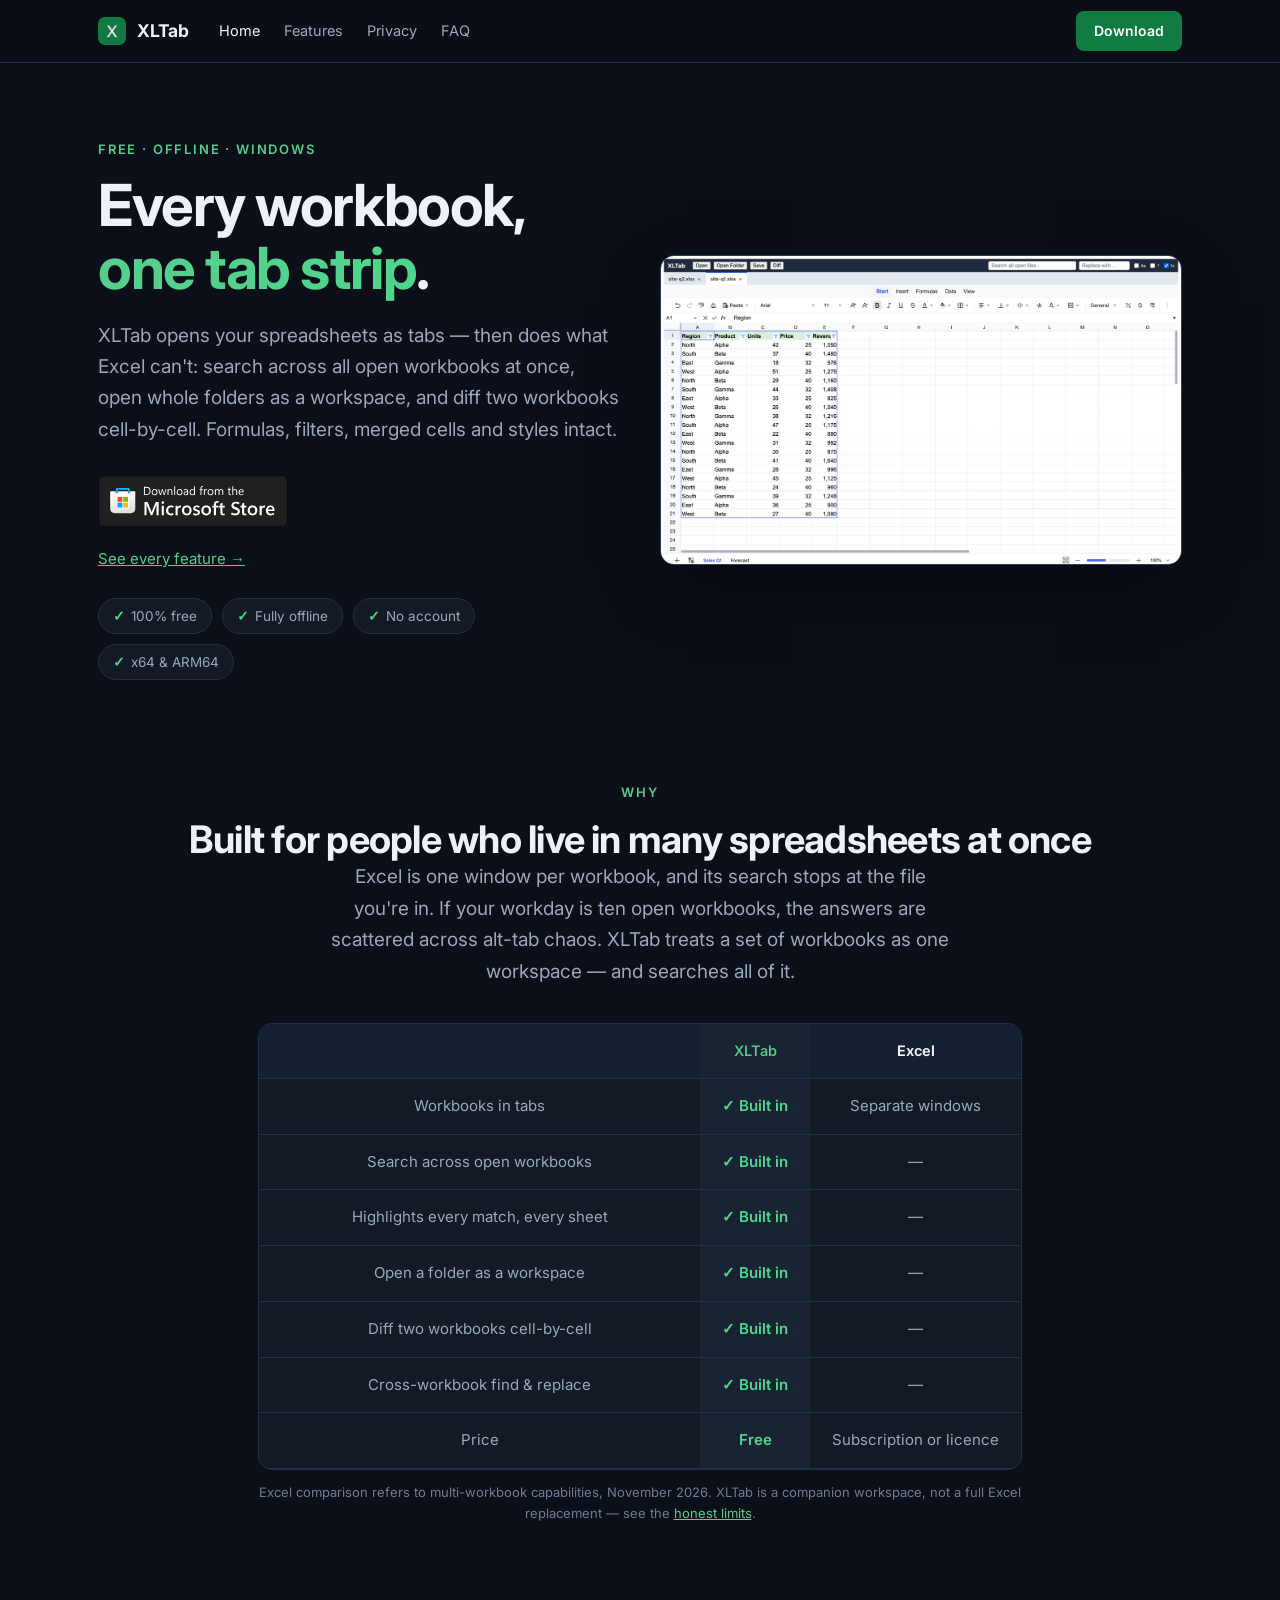
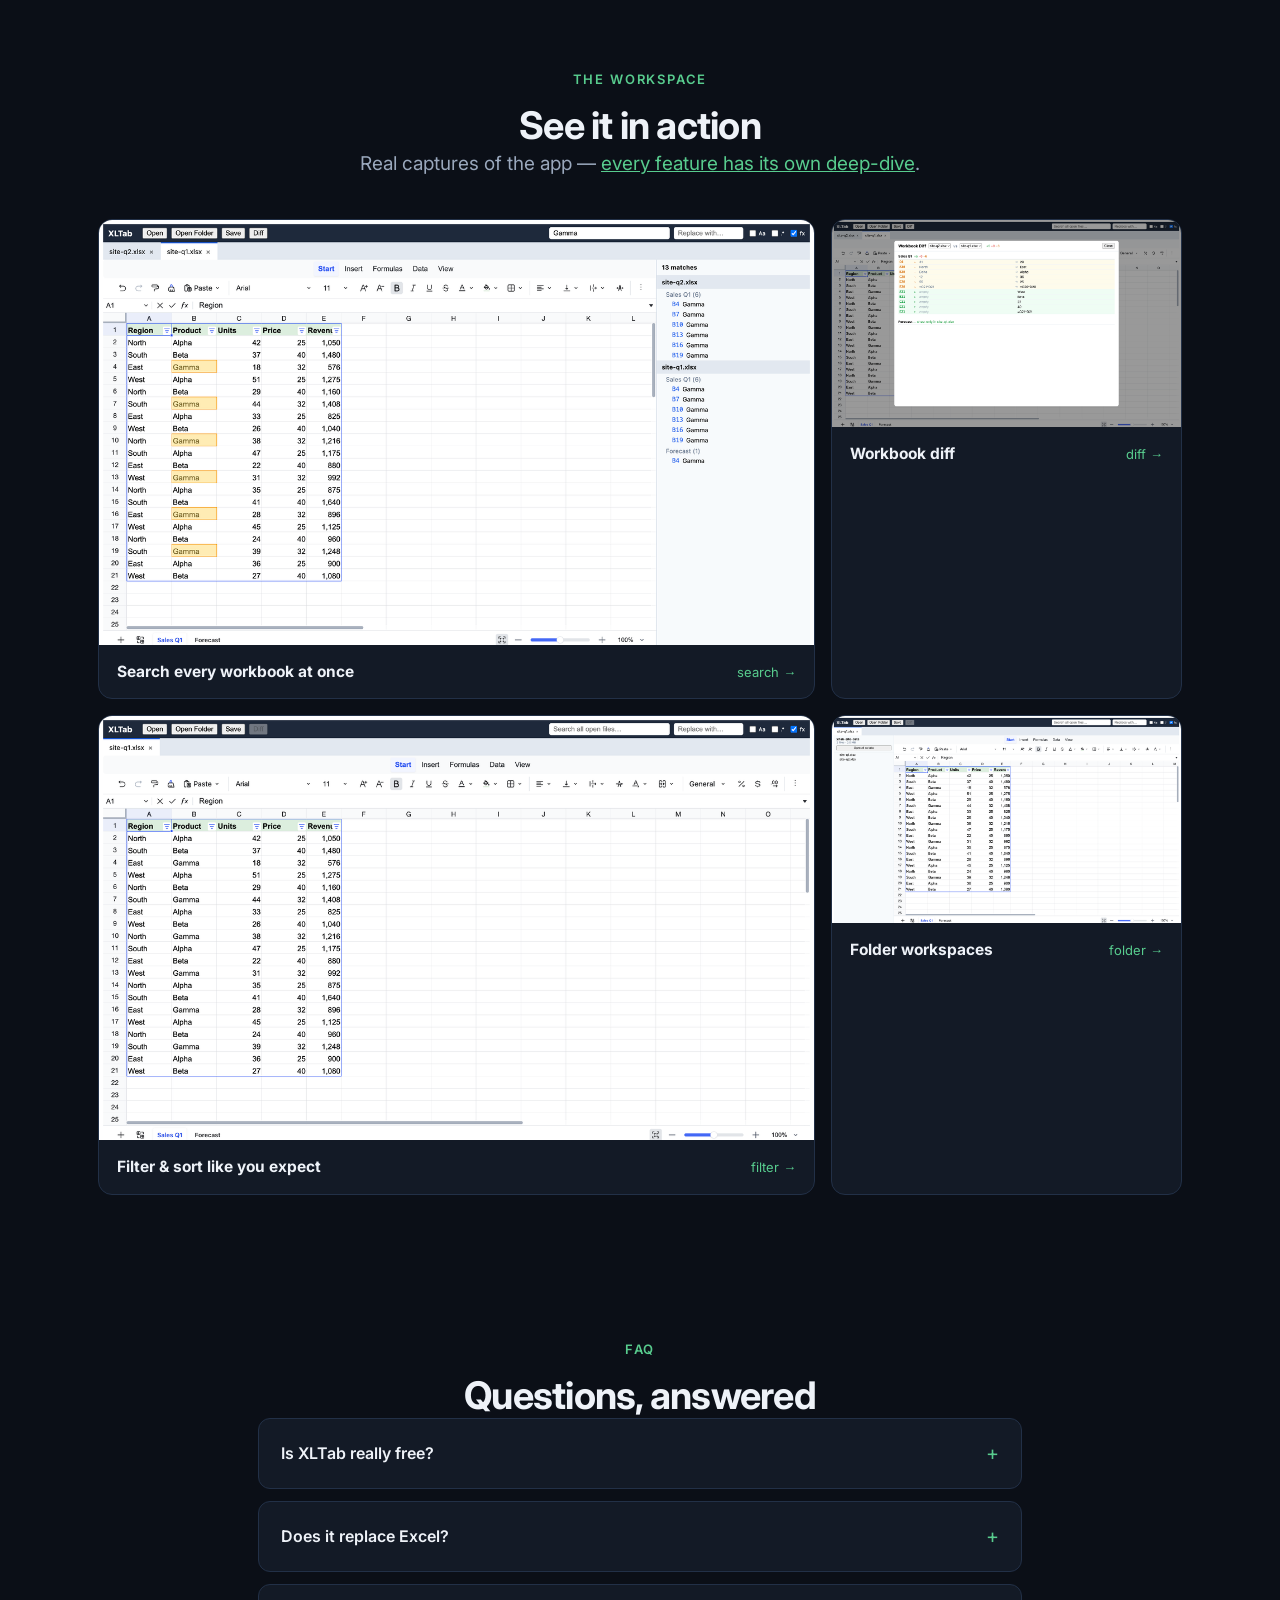
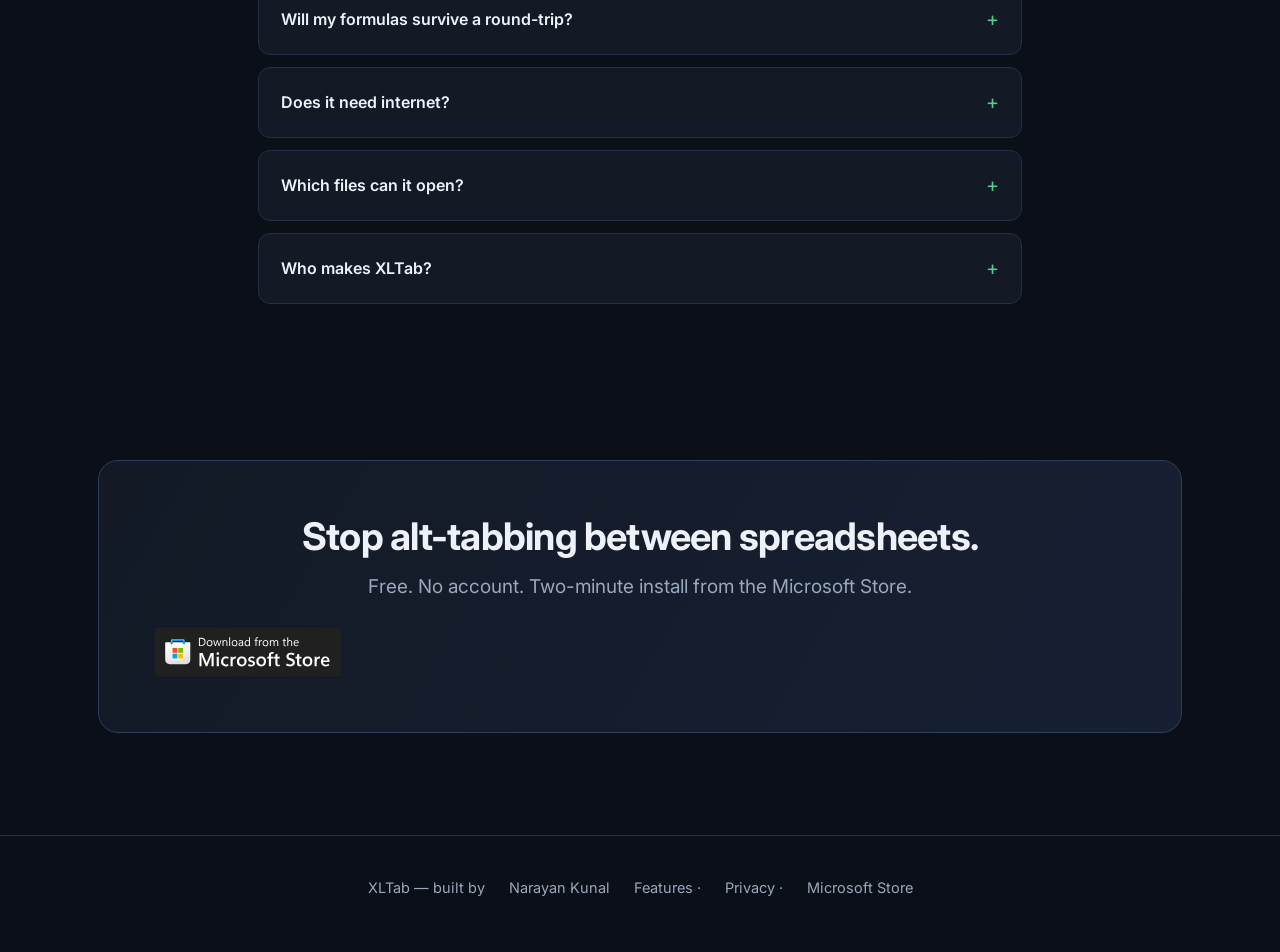
==== index.html @ 99dd0b4c "XLTab marketing site: home, features, privacy" ====
<!doctype html>
<html lang="en">
<head>
<meta charset="utf-8" />
<meta name="viewport" content="width=device-width, initial-scale=1" />
<meta name="theme-color" content="#0b0f17" />
<title>XLTab — Tabbed Spreadsheet Workspace for Windows</title>
<meta name="description" content="Open every workbook as a tab. Search across all of them at once, filter, sort, edit with full formula support, and diff two workbooks cell-by-cell. Free, offline, no account." />
<link rel="canonical" href="https://nkunal1992.github.io/XLTab-site/" />
<link rel="icon" type="image/png" sizes="32x32" href="favicon-32.png" />
<link rel="apple-touch-icon" href="apple-touch-icon.png" />
<meta property="og:title" content="XLTab — every workbook, one tab strip" />
<meta property="og:description" content="Tabbed spreadsheet workspace: search across all open workbooks, diff workbooks cell-by-cell, open whole folders at once. Free, offline." />
<meta property="og:type" content="website" />
<meta property="og:site_name" content="XLTab" />
<meta property="og:url" content="https://nkunal1992.github.io/XLTab-site/" />
<meta property="og:image" content="https://nkunal1992.github.io/XLTab-site/assets/og.png" />
<meta property="og:image:width" content="1200" />
<meta property="og:image:height" content="630" />
<meta name="twitter:card" content="summary_large_image" />
<link rel="preload" href="assets/inter.woff2" as="font" type="font/woff2" crossorigin />
<link rel="stylesheet" href="assets/site.css" />
<script type="application/ld+json">
{
  "@context": "https://schema.org",
  "@type": "SoftwareApplication",
  "name": "XLTab",
  "operatingSystem": "Windows 10, Windows 11",
  "applicationCategory": "ProductivityApplication",
  "offers": { "@type": "Offer", "price": "0", "priceCurrency": "USD" },
  "installUrl": "https://apps.microsoft.com/detail/9N1TDMMXJTDV",
  "author": { "@type": "Person", "name": "Narayan Kunal" }
}
</script>
</head>
<body>

<a class="skip" href="#main">Skip to content</a>

<nav><div class="wrap">
  <a class="brand" href="index.html"><img src="icon.png" alt="" width="28" height="28" />XLTab</a>
  <div class="nav-links" id="navlinks">
    <a href="index.html" class="on" aria-current="page">Home</a>
    <a href="features.html">Features</a>
    <a href="privacy.html">Privacy</a>
    <a href="#faq">FAQ</a>
  </div>
  <div class="nav-cta">
    <a class="nav-dl" href="https://apps.microsoft.com/detail/9N1TDMMXJTDV">Download</a>
    <button class="nav-toggle" aria-label="Menu" aria-expanded="false" aria-controls="navlinks">☰</button>
  </div>
</div></nav>

<main id="main" class="wrap">

<header class="hero">
  <div class="row">
    <div>
      <p class="eyebrow">Free &middot; Offline &middot; Windows</p>
      <h1>Every workbook, <span class="grad">one tab strip</span>.</h1>
      <p class="lead">XLTab opens your spreadsheets as tabs — then does what Excel can't: search across all open workbooks at once, open whole folders as a workspace, and diff two workbooks cell-by-cell. Formulas, filters, merged cells and styles intact.</p>
      <div class="hero-cta">
        <a class="cta-win" href="https://apps.microsoft.com/detail/9N1TDMMXJTDV"><img class="badge-store" src="assets/ms-badge.svg" alt="Get it from Microsoft" width="190" height="52" /></a>
        <a class="more" href="features.html">See every feature →</a>
      </div>
      <div class="facts">
        <span class="fact"><b>✓</b> 100% free</span>
        <span class="fact"><b>✓</b> Fully offline</span>
        <span class="fact"><b>✓</b> No account</span>
        <span class="fact"><b>✓</b> x64 &amp; ARM64</span>
      </div>
    </div>
    <figure class="frame glow">
      <img src="assets/p/hero.png" width="1280" height="758" alt="XLTab with three workbooks open as tabs, search results spanning all of them" />
    </figure>
  </div>
</header>

<section class="center">
  <p class="eyebrow">Why</p>
  <h2>Built for people who live in many spreadsheets at once</h2>
  <p class="lead">Excel is one window per workbook, and its search stops at the file you're in. If your workday is ten open workbooks, the answers are scattered across alt-tab chaos. XLTab treats a set of workbooks as one workspace — and searches all of it.</p>
  <div class="wrap" style="max-width:820px;margin-top:36px">
    <div class="cmp">
      <div class="cmp-head"></div>
      <div class="cmp-head us">XLTab</div>
      <div class="cmp-head">Excel</div>
      <div class="lbl">Workbooks in tabs</div><div class="us good">✓ Built in</div><div class="them">Separate windows</div>
      <div class="lbl">Search across open workbooks</div><div class="us good">✓ Built in</div><div class="them">—</div>
      <div class="lbl">Highlights every match, every sheet</div><div class="us good">✓ Built in</div><div class="them">—</div>
      <div class="lbl">Open a folder as a workspace</div><div class="us good">✓ Built in</div><div class="them">—</div>
      <div class="lbl">Diff two workbooks cell-by-cell</div><div class="us good">✓ Built in</div><div class="them">—</div>
      <div class="lbl">Cross-workbook find &amp; replace</div><div class="us good">✓ Built in</div><div class="them">—</div>
      <div class="lbl">Price</div><div class="us good">Free</div><div class="them">Subscription or licence</div>
    </div>
    <p class="cmp-note">Excel comparison refers to multi-workbook capabilities, November 2026. XLTab is a companion workspace, not a full Excel replacement — see the <a href="features.html#honest-limits">honest limits</a>.</p>
  </div>
</section>

<section>
  <div class="sec-head center">
    <p class="eyebrow">The workspace</p>
    <h2>See it in action</h2>
    <p class="lead">Real captures of the app — <a href="features.html">every feature has its own deep-dive</a>.</p>
  </div>
  <div class="bento">
    <a class="tile wide" href="features.html#search">
      <img src="assets/p/search.png" width="1280" height="758" alt="Global search across open workbooks with matches highlighted" />
      <div class="cap"><b>Search every workbook at once</b><span class="go">search →</span></div>
    </a>
    <a class="tile" href="features.html#diff">
      <img src="assets/p/diff.png" width="1280" height="758" alt="Workbook diff showing added, removed and changed cells" />
      <div class="cap"><b>Workbook diff</b><span class="go">diff →</span></div>
    </a>
    <a class="tile wide" href="features.html#filter">
      <img src="assets/p/filter.png" width="1280" height="758" alt="Excel-style column filtering with dropdown arrows" />
      <div class="cap"><b>Filter &amp; sort like you expect</b><span class="go">filter →</span></div>
    </a>
    <a class="tile" href="features.html#folder">
      <img src="assets/p/folder.png" width="1280" height="758" alt="Folder workspace tree with nested directories" />
      <div class="cap"><b>Folder workspaces</b><span class="go">folder →</span></div>
    </a>
  </div>
</section>

<section class="center" id="faq">
  <p class="eyebrow">FAQ</p>
  <h2>Questions, answered</h2>
  <div class="faq wrap" style="max-width:820px;text-align:left">
    <details><summary>Is XLTab really free?</summary><p>Yes. All features, no subscription, no account, no trial period.</p></details>
    <details><summary>Does it replace Excel?</summary><p>No — it's a companion workspace for working across many files. It covers the everyday essentials: formulas, filtering, sorting, merged cells, styles, number formats, conditional formatting and data validation. It does not do pivot tables, charts, macros/VBA or Power Query. Files you save stay standard .xlsx and open fine in Excel.</p></details>
    <details><summary>Will my formulas survive a round-trip?</summary><p>Yes. Formulas are preserved as formulas in the file — including modern functions like XLOOKUP — and recalculate in Excel exactly as before. The validation suite checks this continuously.</p></details>
    <details><summary>Does it need internet?</summary><p>No. XLTab is fully offline — every feature works without a connection, and the app makes no network calls. Your files never leave your machine.</p></details>
    <details><summary>Which files can it open?</summary><p>.xlsx, .xlsm (content, not macros) and .csv. Legacy binary .xls is not supported — convert it to .xlsx first.</p></details>
    <details><summary>Who makes XLTab?</summary><p>One independent developer — no company, no investors, no data to monetize.</p></details>
  </div>
</section>

<section class="center">
  <div class="band">
    <h2>Stop alt-tabbing between spreadsheets.</h2>
    <p class="lead" style="margin:12px auto 24px">Free. No account. Two-minute install from the Microsoft Store.</p>
    <a class="cta-win" href="https://apps.microsoft.com/detail/9N1TDMMXJTDV"><img class="badge-store" src="assets/ms-badge.svg" alt="Get it from Microsoft" width="190" height="52" /></a>
  </div>
</section>

</main>

<footer><div class="wrap">
  <span>XLTab — built by <a href="https://github.com/nkunal1992">Narayan Kunal</a></span>
  <span class="flinks"><a href="features.html">Features</a> · <a href="privacy.html">Privacy</a> · <a href="https://apps.microsoft.com/detail/9N1TDMMXJTDV">Microsoft Store</a></span>
</div></footer>

<script src="assets/site.js"></script>
</body>
</html>
---- assets/site.css ----
/* Trakisilo site — shared design system */

@font-face {
  font-family: "Inter var";
  src: url("inter.woff2") format("woff2");
  font-weight: 100 900;
  font-style: normal;
  font-display: swap;
}

:root {
  --bg: #0b0f17;
  --bg2: #101625;
  --card: #131a26;
  --card2: #172033;
  --line: #223047;
  --line2: #2d3d5c;
  --text: #eef2f8;
  --dim: #9aa8bd;
  --faint: #6d7d96;
  --blue: #58cc8e;
  --blue2: #107c41;
  --accent: var(--blue2);
  --green: #4ed68c;
  --orange: #f5a623;
  --radius: 14px;
  --shadow: 0 24px 70px -24px rgba(0, 0, 0, 0.65);
  --font: "Inter var", -apple-system, "Segoe UI", Roboto, sans-serif;
}

* { box-sizing: border-box; margin: 0; }
html { scroll-behavior: smooth; }
body {
  background: var(--bg);
  color: var(--text);
  font: 16.5px/1.65 var(--font);
  -webkit-font-smoothing: antialiased;
  overflow-x: hidden;
}
.wrap { max-width: 1140px; margin: 0 auto; padding: 0 28px; }
a { color: var(--blue); }
img, video { max-width: 100%; height: auto; }
::selection { background: rgba(111, 156, 240, 0.35); }

:focus-visible { outline: 2px solid var(--blue); outline-offset: 3px; border-radius: 4px; }

.skip {
  position: absolute; left: -9999px; top: 0;
  background: var(--blue2); color: #fff; padding: 10px 18px; z-index: 200; border-radius: 0 0 8px 0;
}
.skip:focus { left: 0; }

/* ── nav ─────────────────────────────────────────────────────────────── */
nav {
  position: sticky; top: 0; z-index: 60;
  background: rgba(11, 15, 23, 0.8);
  backdrop-filter: blur(14px);
  -webkit-backdrop-filter: blur(14px);
  border-bottom: 1px solid var(--line);
}
nav .wrap { display: flex; align-items: center; gap: 30px; height: 62px; }
.brand { display: flex; align-items: center; gap: 11px; font-weight: 700; font-size: 17.5px; color: var(--text); text-decoration: none; letter-spacing: -0.01em; }
.brand img { width: 28px; height: 28px; border-radius: 7px; }
.nav-links { display: flex; gap: 24px; font-size: 14.5px; align-items: center; }
.nav-links a { color: var(--dim); text-decoration: none; transition: color 0.15s; }
.nav-links a:hover, .nav-links a.on { color: var(--text); }
.nav-cta { margin-left: auto; display: flex; align-items: center; gap: 14px; }
.nav-cta .badge-sm { height: 34px; display: block; }
.nav-toggle { display: none; background: none; border: 1px solid var(--line); color: var(--text); border-radius: 8px; padding: 7px 11px; font-size: 15px; cursor: pointer; }

/* ── shared blocks ───────────────────────────────────────────────────── */
.eyebrow {
  color: var(--blue); font-size: 13px; font-weight: 600;
  letter-spacing: 0.14em; text-transform: uppercase; margin-bottom: 14px;
}
.grad {
  background: linear-gradient(95deg, var(--blue) 0%, var(--green) 100%);
  -webkit-background-clip: text; background-clip: text;
  -webkit-text-fill-color: transparent; color: transparent;
}
h1 { font-size: clamp(36px, 5.4vw, 58px); font-weight: 700; letter-spacing: -0.025em; line-height: 1.08; }
h2 { font-size: clamp(27px, 3.4vw, 38px); font-weight: 700; letter-spacing: -0.02em; line-height: 1.15; }
h3 { font-size: 18px; font-weight: 650; letter-spacing: -0.01em; }
.lead { color: var(--dim); font-size: clamp(16.5px, 1.8vw, 19px); max-width: 620px; }
.center { text-align: center; }
.center .lead { margin-left: auto; margin-right: auto; }

.btn {
  display: inline-flex; align-items: center; gap: 10px;
  padding: 15px 30px; border-radius: 11px; font-weight: 600; font-size: 16px;
  text-decoration: none; transition: transform 0.15s, background 0.15s, box-shadow 0.15s;
}
.btn-pri { background: var(--blue2); color: #fff; box-shadow: 0 8px 28px -8px rgba(77, 127, 212, 0.55); }
.btn-pri:hover { background: #5b8ade; transform: translateY(-1px); }
.btn-ghost { background: transparent; color: var(--text); border: 1px solid var(--line2); }
.btn-ghost:hover { border-color: var(--blue); color: var(--blue); }
.badge-store { height: 52px; display: block; }
.badge-store:hover { filter: brightness(1.12); }

/* window frame — neutral chrome over all app media */
.frame {
  position: relative; border-radius: var(--radius); overflow: hidden;
  border: 1px solid var(--line2); background: #0d1320;
  box-shadow: var(--shadow);
}
.frame::before { display: none; }
.frame video, .frame img { display: block; width: 100%; }
.frame figcaption {
  position: absolute; left: 14px; bottom: 10px; right: 14px;
  font-size: 12.5px; color: var(--dim); pointer-events: none;
  text-shadow: 0 1px 3px rgba(0,0,0,.8);
}

.glow { position: relative; }
.glow::after {
  content: ""; position: absolute; inset: -8%; z-index: -1;
  background: radial-gradient(ellipse at 50% 30%, rgba(111, 156, 240, 0.22), transparent 62%);
  pointer-events: none;
}

/* ── home: hero ──────────────────────────────────────────────────────── */
.hero { padding: 76px 0 30px; }
.hero .row { display: grid; grid-template-columns: 6fr 6fr; gap: 40px; align-items: center; }
.hero h1 { margin-bottom: 20px; }
.hero .lead { margin-bottom: 30px; }
.hero-cta { display: flex; align-items: center; gap: 20px; flex-wrap: wrap; }
.hero-cta .more { font-size: 15px; flex-basis: 100%; }
.facts { display: flex; gap: 10px; flex-wrap: wrap; margin-top: 26px; }
.fact {
  font-size: 13.5px; color: var(--dim); border: 1px solid var(--line);
  padding: 6px 14px; border-radius: 99px; background: var(--card);
}
.fact b { color: var(--green); font-weight: 600; margin-right: 2px; }

/* ── sections ────────────────────────────────────────────────────────── */
section { padding: 72px 0; }
:where(section[id]) { scroll-margin-top: 76px; }
.sec-head { margin-bottom: 40px; }

/* comparison */
.cmp {
  display: grid; grid-template-columns: 1fr auto auto; gap: 0;
  border: 1px solid var(--line); border-radius: var(--radius); overflow: hidden;
  background: var(--card);
}
.cmp > div { padding: 15px 22px; border-bottom: 1px solid var(--line); font-size: 15px; }
.cmp .cmp-head { background: var(--card2); font-weight: 650; font-size: 14.5px; }
.cmp .cmp-head.us { color: var(--blue); }
.cmp .us { background: rgba(111, 156, 240, 0.07); color: var(--text); font-weight: 550; }
.cmp .them { color: var(--dim); min-width: 210px; }
.cmp .lbl { color: var(--dim); }
.cmp .good { color: var(--green); font-weight: 600; }
.cmp-note { color: var(--faint); font-size: 13px; margin-top: 12px; }

/* bento */
.bento { display: grid; grid-template-columns: repeat(6, 1fr); gap: 16px; }
.tile {
  position: relative; grid-column: span 2; border-radius: var(--radius);
  overflow: hidden; border: 1px solid var(--line); background: var(--card);
  text-decoration: none; color: var(--text); display: flex; flex-direction: column;
  transition: border-color 0.2s, transform 0.2s;
}
.tile.wide { grid-column: span 4; }
.tile:hover { border-color: var(--blue); transform: translateY(-3px); }
.tile video { display: block; width: 100%; height: 100%; flex: 1; object-fit: cover; }
.tile.s3 { grid-column: span 3; }
.tile .cap { padding: 14px 18px; display: flex; align-items: baseline; justify-content: space-between; gap: 10px; }
.tile .cap b { font-size: 15.5px; }
.tile .cap span { color: var(--dim); font-size: 13px; }
.tile .cap .go { color: var(--blue); font-size: 13px; white-space: nowrap; }

/* personas */
.personas { display: grid; grid-template-columns: repeat(auto-fit, minmax(230px, 1fr)); gap: 16px; }
.persona {
  background: var(--card); border: 1px solid var(--line); border-radius: var(--radius);
  padding: 22px 22px 20px;
}
.persona .icon { display: block; width: 26px; height: 26px; margin-bottom: 12px; color: var(--blue); }
.persona .icon svg { width: 100%; height: 100%; display: block; }
.persona b { display: block; margin-bottom: 6px; font-size: 16px; }
.persona p { color: var(--dim); font-size: 14px; line-height: 1.55; }

/* privacy band */
.band {
  background: linear-gradient(120deg, var(--card) 0%, var(--card2) 100%);
  border: 1px solid var(--line2); border-radius: 20px;
  padding: 54px 54px; text-align: center;
}
.band .facts { justify-content: center; }

/* carousel */
.carousel { position: relative; }
.car-track {
  display: flex; gap: 16px; overflow-x: auto; scroll-snap-type: x mandatory;
  scrollbar-width: none; padding-bottom: 8px;
}
.car-track::-webkit-scrollbar { display: none; }
.car-track figure { flex: 0 0 74%; scroll-snap-align: center; margin: 0; }
.car-track figcaption { color: var(--dim); font-size: 13.5px; text-align: center; margin-top: 10px; }
.car-btn {
  position: absolute; top: 40%; transform: translateY(-50%); z-index: 5;
  width: 44px; height: 44px; border-radius: 50%; cursor: pointer;
  border: 1px solid var(--line2); background: rgba(19, 26, 38, 0.92); color: var(--text);
  font-size: 18px; transition: background 0.15s;
}
.car-btn:hover { background: var(--card2); border-color: var(--blue); }
.car-prev { left: -14px; }
.car-next { right: -14px; }

/* faq */
.faq details {
  border: 1px solid var(--line); border-radius: 12px; background: var(--card);
  margin-bottom: 12px; overflow: hidden;
}
.faq summary {
  padding: 18px 22px; cursor: pointer; font-weight: 600; font-size: 16px;
  list-style: none; display: flex; justify-content: space-between; align-items: center; gap: 14px;
}
.faq summary::-webkit-details-marker { display: none; }
.faq summary::after { content: "+"; color: var(--blue); font-size: 20px; font-weight: 400; transition: transform 0.15s; }
.faq details[open] summary::after { transform: rotate(45deg); }
.faq details p { padding: 0 22px 18px; color: var(--dim); font-size: 15px; max-width: 62ch; }

/* cta band */
.cta-row {
  display: flex; align-items: center; justify-content: center;
  gap: 22px; flex-wrap: wrap;
}
.cta-band {
  background: linear-gradient(120deg, rgba(77, 127, 212, 0.22), rgba(78, 214, 140, 0.12));
  border: 1px solid var(--line2); border-radius: 20px;
  padding: 60px 40px; text-align: center;
}

/* footer */
footer {
  border-top: 1px solid var(--line); margin-top: 30px;
  padding: 40px 0 52px; color: var(--dim); font-size: 14.5px;
  display: flex; justify-content: space-between; flex-wrap: wrap; gap: 16px;
}
footer a { color: var(--dim); text-decoration: none; margin-left: 20px; }
footer a:hover { color: var(--text); }

/* ── features page ───────────────────────────────────────────────────── */
.subnav {
  position: sticky; top: 62px; z-index: 40;
  background: rgba(11, 15, 23, 0.85); backdrop-filter: blur(12px);
  border-bottom: 1px solid var(--line); overflow-x: auto; scrollbar-width: none;
}
.subnav::-webkit-scrollbar { display: none; }
.subnav .wrap { display: flex; gap: 8px; padding-top: 12px; padding-bottom: 12px; }
.subnav a {
  color: var(--dim); text-decoration: none; font-size: 13.5px; white-space: nowrap;
  border: 1px solid var(--line); padding: 5px 13px; border-radius: 99px; transition: all 0.15s;
}
.subnav a:hover { color: var(--text); border-color: var(--blue); }

.feat { padding: 58px 0; border-bottom: 1px solid var(--line); scroll-margin-top: 130px; }
.feat:last-of-type { border-bottom: none; }
.feat .row { display: grid; grid-template-columns: 2fr 3fr; gap: 52px; align-items: center; }
.feat .row.flip { grid-template-columns: 3fr 2fr; }
.feat .row.flip > .copy { order: 2; }
.feat .num { color: var(--blue); font-size: 13px; font-weight: 700; letter-spacing: 0.14em; margin-bottom: 10px; }
.feat h2 { font-size: 27px; margin-bottom: 12px; }
.feat .lead { font-size: 16.5px; }
.feat ul { margin: 18px 0 0; padding: 0; list-style: none; }
.feat li { position: relative; padding-left: 24px; margin: 8px 0; color: var(--dim); font-size: 14.5px; }
.feat li::before { content: "✓"; position: absolute; left: 0; color: var(--green); font-weight: 700; }
.feat li b { color: var(--text); font-weight: 550; }

.moregrid { display: grid; grid-template-columns: repeat(auto-fit, minmax(245px, 1fr)); gap: 14px; margin-top: 30px; }
.morecell { background: var(--card); border: 1px solid var(--line); border-radius: 12px; padding: 18px 20px; }
.morecell b { display: block; margin-bottom: 5px; font-size: 15px; }
.morecell span { color: var(--dim); font-size: 13.5px; line-height: 1.5; }

/* ── responsive ──────────────────────────────────────────────────────── */
@media (max-width: 900px) {
  .hero .row, .feat .row { grid-template-columns: 1fr; gap: 34px; }
  .feat .row.flip > .copy { order: 0; }
  .tile, .tile.wide { grid-column: span 6; }
  .car-track figure { flex: 0 0 88%; }
  .band { padding: 36px 24px; }
  .cta-band { padding: 40px 24px; }
}
@media (max-width: 760px) {
  footer { flex-direction: column; align-items: center; text-align: center; gap: 12px; }
  footer a { margin: 0 10px; white-space: nowrap; }
  .nav-links {
    display: none; position: absolute; top: 62px; left: 0; right: 0;
    flex-direction: column; gap: 0; background: var(--bg);
    border-bottom: 1px solid var(--line); padding: 8px 28px 18px;
  }
  .nav-links.open { display: flex; }
  .nav-links a { padding: 12px 0; font-size: 16px; }
  .nav-toggle { display: block; }
  .nav-cta .badge-sm { height: 30px; }
  .hero { padding: 48px 0 20px; }
  section { padding: 52px 0; }
  .cmp { grid-template-columns: 1.2fr 1fr 1fr; }
  .cmp .them { min-width: 0; }
  .cmp > div { padding: 11px 12px; font-size: 13px; }
}

@media (prefers-reduced-motion: reduce) {
  html { scroll-behavior: auto; }
  .tile:hover, .btn-pri:hover { transform: none; }
}

/* ==== Download page + OS-aware CTAs ==== */
.nav-dl {
  background: var(--accent); color: #fff; font-weight: 600; font-size: 14px;
  padding: 8px 18px; border-radius: 8px; white-space: nowrap; text-decoration: none;
}
.nav-dl:hover { filter: brightness(1.12); }
.hero.slim { padding-bottom: 8px; }
.dl-grid { display: grid; grid-template-columns: repeat(auto-fit, minmax(300px, 1fr)); gap: 20px; margin: 24px 0; }
.dl-card { background: var(--card); border: 1px solid var(--line); border-radius: 14px; padding: 24px; }
.dl-card h2 { margin: 0 0 16px; font-size: 20px; }
.dl-card h3 { margin: 0 0 12px; font-size: 17px; }
.dl-meta { color: var(--dim); font-size: 14px; margin: 14px 0 0; }
.dl-note { color: var(--dim); font-size: 13px; margin: 12px 0 0; }
.dl-other { color: var(--dim); font-size: 14px; margin: 0 0 8px; }
.dl-btn {
  display: inline-flex; align-items: center; background: var(--accent); color: #fff;
  font-weight: 600; font-size: 16px; padding: 14px 28px; border-radius: 11px;
  text-decoration: none; box-shadow: 0 8px 28px -8px rgba(77, 127, 212, 0.55);
  transition: transform 0.15s, background 0.15s, box-shadow 0.15s;
}
.dl-btn:hover { background: #5b8ade; transform: translateY(-1px); }
.brew {
  display: flex; align-items: center; gap: 10px; flex-wrap: wrap;
  background: #0b0d13; border: 1px solid var(--line); border-radius: 10px;
  padding: 10px 14px; margin-top: 14px;
}
.brew code { font-size: 14px; flex: 1; min-width: 0; overflow-x: auto; white-space: nowrap; color: #cdd6f4; }
.copy-btn {
  background: var(--card); border: 1px solid var(--line); border-radius: 7px;
  color: var(--text); font-size: 12.5px; font-weight: 600; padding: 5px 12px; cursor: pointer;
}
.copy-btn:hover { border-color: var(--accent); }
.dl-sha { margin-top: 10px; font-size: 13px; }
.dl-sha summary { color: var(--dim); cursor: pointer; }
.dl-sha code { display: block; margin-top: 6px; font-size: 11.5px; word-break: break-all; color: var(--dim); }
.steps { display: grid; grid-template-columns: repeat(auto-fit, minmax(270px, 1fr)); gap: 18px; margin: 26px 0; }
.step-fig { position: relative; margin: 0; }
.step-fig .frame { margin-bottom: 10px; }
.step-no {
  position: absolute; top: -10px; left: -10px; z-index: 1;
  width: 30px; height: 30px; border-radius: 50%;
  background: var(--accent); color: #fff; font-weight: 800; font-size: 15px;
  display: flex; align-items: center; justify-content: center;
}
.step-fig figcaption { font-size: 14px; color: var(--dim); line-height: 1.55; }
.step-fig figcaption b { color: var(--text); }
.terminal { margin: 8px 0 40px; background: var(--card); border: 1px solid var(--line); border-radius: 12px; padding: 14px 18px; }
.terminal summary { cursor: pointer; font-weight: 600; }
/* OS-aware ordering: on macOS the Mac CTA leads, on Windows the Store leads. */
html[data-os="mac"] .hero-cta .cta-win, html[data-os="mac"] .cta-row .cta-win { order: 2; }
html[data-os="mac"] .hero-cta .cta-mac, html[data-os="mac"] .cta-row .cta-mac { order: -1; }

/* ==== Mac guide — recreated dialogs (macOS dark-mode style) ==== */
.mdlg {
  background: #2a2a2e; border: 1px solid #3f3f46; border-radius: 13px;
  padding: 22px 20px 16px; color: #f2f2f7; text-align: center;
  box-shadow: 0 22px 60px -18px rgba(0,0,0,.7); font-family: -apple-system, "Segoe UI", sans-serif;
}
.mdlg .m-icon {
  width: 54px; height: 54px; margin: 0 auto 12px; border-radius: 13px;
  background: linear-gradient(160deg, #3a5ad7, #7fa3ff);
  display: flex; align-items: center; justify-content: center;
  color: #fff; font-weight: 800; font-size: 24px; letter-spacing: -.02em;
}
.mdlg .m-title { font-weight: 700; font-size: 15px; margin-bottom: 7px; }
.mdlg .m-body { font-size: 12.5px; line-height: 1.5; color: rgba(235,235,245,.68); margin-bottom: 16px; }
.mdlg .m-btns { display: flex; gap: 8px; justify-content: center; }
.mdlg .m-btn {
  flex: 1; font-size: 12.5px; font-weight: 600; padding: 6px 10px;
  border-radius: 6px; background: rgba(255,255,255,.10); color: #f2f2f7;
  max-width: 130px;
}
.mdlg .m-btn.pri { background: #0a84ff; }
.mdlg .m-btn.red { color: #ff6961; }

.mpane {
  background: #212024; border: 1px solid #3a3a40; border-radius: 13px;
  padding: 16px 18px; font-family: -apple-system, "Segoe UI", sans-serif;
}
.mpane .m-head { display: flex; align-items: center; gap: 8px; color: rgba(235,235,245,.6); font-size: 11.5px; margin-bottom: 12px; }
.mpane .m-head b { color: #f2f2f7; font-size: 13px; font-weight: 700; }
.mrow {
  display: flex; align-items: center; gap: 10px; justify-content: space-between;
  background: rgba(255,255,255,.05); border: 1px solid rgba(255,255,255,.07);
  border-radius: 9px; padding: 11px 14px; color: #f2f2f7; font-size: 12.5px;
}
.mrow + .mrow { margin-top: 8px; }
.mrow .m-sub { display: block; color: rgba(235,235,245,.55); font-size: 11px; margin-top: 2px; }
.mrow .m-btn {
  font-size: 12px; font-weight: 600; padding: 5px 14px; border-radius: 6px;
  background: rgba(255,255,255,.12); color: #f2f2f7; white-space: nowrap;
}
.mapp { display: flex; align-items: center; gap: 9px; }
.mapp .m-icon { width: 26px; height: 26px; border-radius: 7px; background: linear-gradient(160deg,#3a5ad7,#7fa3ff); color:#fff; font-weight:800; font-size:12px; display:flex; align-items:center; justify-content:center; }
.mapp .m-icon.grey { background: #55555d; }
.mtg { width: 40px; height: 24px; border-radius: 12px; background: #34c759; position: relative; flex: none; }
.mtg::after { content:""; position: absolute; top: 2px; right: 2px; width: 20px; height: 20px; border-radius: 50%; background: #fff; }

.mnotice {
  display: flex; align-items: center; gap: 10px; justify-content: space-between;
  background: #131a26; border: 1px solid #223047; border-radius: 10px;
  padding: 11px 14px; font-size: 13px; color: #9aa8bd;
}
.mnotice b { color: #eef2f8; font-weight: 600; }
.mnotice .m-btn {
  font-size: 12px; font-weight: 600; padding: 5px 12px; border-radius: 6px;
  background: rgba(111,156,240,.14); color: #6f9cf0; white-space: nowrap;
}

/* ==== User guide ==== */
.guide-hero { padding: 64px 0 12px; }
.guide-hero h1 { font-size: clamp(34px, 5vw, 52px); margin: 8px 0 14px; }
.guide-hero .lede { max-width: 68ch; font-size: 17px; color: var(--dim); }
kbd {
  font: inherit; font-size: .85em; font-weight: 600; white-space: nowrap;
  padding: 2px 7px; border-radius: 6px; border: 1px solid var(--line2);
  background: var(--card2); color: var(--text);
  box-shadow: 0 1px 0 var(--line);
}
.guide-layout { display: grid; grid-template-columns: 250px 1fr; gap: 40px; padding-bottom: 60px; }
.guide-toc { position: sticky; top: 84px; align-self: start; max-height: calc(100vh - 110px); overflow-y: auto; font-size: 14px; }
.guide-toc details { background: var(--card); border: 1px solid var(--line); border-radius: 12px; padding: 14px 16px; }
.guide-toc summary { cursor: pointer; font-weight: 700; font-size: 13px; text-transform: uppercase; letter-spacing: .08em; color: var(--dim); }
.guide-toc ol, .guide-toc ul { list-style: none; margin: 10px 0 0; padding: 0; }
.guide-toc > details > ol > li { margin-top: 10px; }
.guide-toc > details > ol > li > a { font-weight: 600; color: var(--text); }
.guide-toc ul { margin: 4px 0 4px 12px; display: grid; gap: 3px; }
.guide-toc ul a { color: var(--dim); }
.guide-toc a:hover { color: var(--blue); }
.guide-toc a { text-decoration: none; }

.g-sec { margin-top: 56px; scroll-margin-top: 84px; }
.g-sec > h2 { display: flex; align-items: center; gap: 12px; font-size: 28px; margin: 0 0 10px; }
.g-icon {
  width: 38px; height: 38px; border-radius: 10px; flex: none;
  display: inline-flex; align-items: center; justify-content: center;
  background: var(--card2); border: 1px solid var(--line2);
  font-size: 18px; color: var(--blue);
}
.g-intro { color: var(--dim); max-width: 70ch; font-size: 15.5px; margin: 0 0 18px; }
.g-entry {
  background: var(--card); border: 1px solid var(--line); border-radius: 14px;
  padding: 20px 22px; margin-top: 14px; scroll-margin-top: 84px;
}
.g-entry h3 { margin: 0 0 12px; font-size: 18px; }
.g-entry p { margin: 0 0 10px; font-size: 15px; line-height: 1.6; color: var(--dim); }
.g-label { color: var(--blue); font-weight: 600; font-size: 12px; text-transform: uppercase; letter-spacing: .07em; }
.g-steps { margin: 10px 0 4px; padding-left: 22px; color: var(--dim); font-size: 15px; line-height: 1.65; }
.g-steps li { margin: 3px 0; }
.g-tip {
  margin: 12px 0 0 !important; padding: 10px 14px;
  border-left: 3px solid var(--accent); border-radius: 0 10px 10px 0;
  background: rgba(79, 127, 212, .08);
}
.sc-list { display: grid; grid-template-columns: repeat(auto-fill, minmax(330px, 1fr)); gap: 6px 22px; }
.sc-row { display: flex; align-items: baseline; gap: 10px; padding: 7px 0; border-bottom: 1px solid var(--line); font-size: 14.5px; color: var(--dim); }
.sc-row kbd:first-child { flex: none; }
.sc-row > span { flex: 1; }
.tips-grid { display: grid; grid-template-columns: repeat(auto-fill, minmax(300px, 1fr)); gap: 14px; }
.tip-card { background: var(--card); border: 1px solid var(--line); border-radius: 12px; padding: 16px 18px; }
.tip-card p { margin: 0; font-size: 14.5px; line-height: 1.55; color: var(--dim); }

@media (max-width: 900px) {
  .guide-layout { grid-template-columns: 1fr; }
  .guide-toc { position: static; max-height: none; }
  .guide-toc details:not([open]) { }
}

/* ==== Media theme toggle (nav) ==== */
.media-theme { display: flex; border: 1px solid var(--line); border-radius: 8px; overflow: hidden; }
.media-theme button {
  background: none; border: 0; color: var(--text); opacity: .55;
  font-size: 13px; font-weight: 600; padding: 7px 12px; cursor: pointer; font-family: inherit;
}
.media-theme button:hover { opacity: .85; }
.media-theme button[aria-pressed="true"] { background: var(--card2); opacity: 1; }
@media (max-width: 760px) {
  .nav-links .media-theme { margin: 12px 0 4px; }
}

/* ==== Light preview theme (media-theme tab) ==== */
html[data-media="light"] {
  --bg: #f5f6fa;
  --bg2: #eceef5;
  --card: #ffffff;
  --card2: #eef0f7;
  --line: #dde2ec;
  --line2: #c6cede;
  --text: #1c2434;
  --dim: #55617a;
  --faint: #8490a8;
  --blue: #3f6fd1;
  --blue2: #3563c4;
  --green: #1d9e5f;
  --shadow: 0 24px 60px -28px rgba(30, 41, 68, 0.28);
}
html[data-media="light"] nav { background: rgba(245, 246, 250, 0.8); }
html[data-media="light"] .subnav { background: rgba(245, 246, 250, 0.85); }
html[data-media="light"] .frame { background: #e6e9f1; }
html[data-media="light"] .frame figcaption { text-shadow: 0 1px 2px rgba(255, 255, 255, 0.85); }
html[data-media="light"] .car-btn { background: rgba(255, 255, 255, 0.92); }
html[data-media="light"] .brew { background: #eef0f6; }

/* OS-aware download card */
.dl-card { position: relative; }
.dl-rec {
  display: none; position: absolute; top: -11px; right: 18px;
  background: var(--green); color: #08240f; font-size: 11.5px; font-weight: 700;
  letter-spacing: .05em; text-transform: uppercase;
  padding: 3px 12px; border-radius: 99px;
}
html[data-os="win"] .dl-card-win .dl-rec,
html[data-os="mac"] .dl-card-mac .dl-rec { display: inline-block; }
html[data-os="win"] .dl-card-win,
html[data-os="mac"] .dl-card-mac { border-color: var(--blue); }
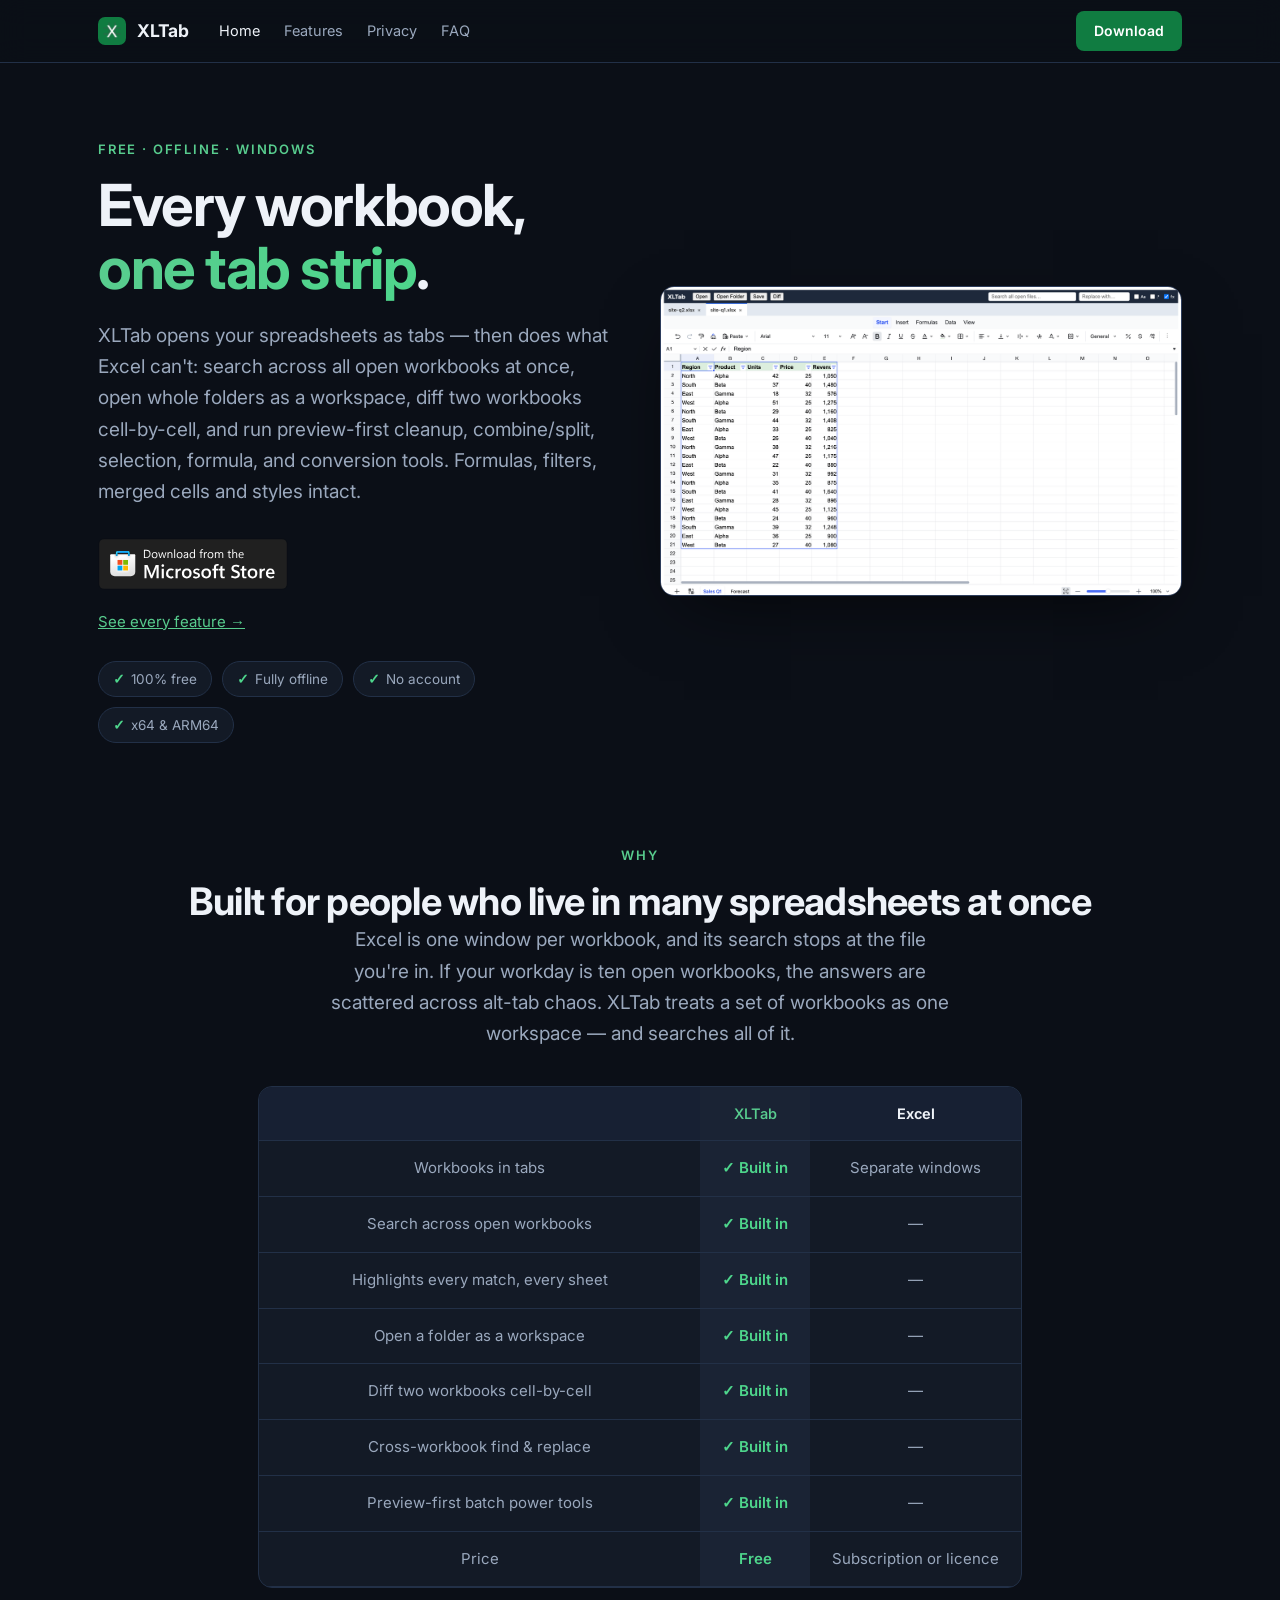
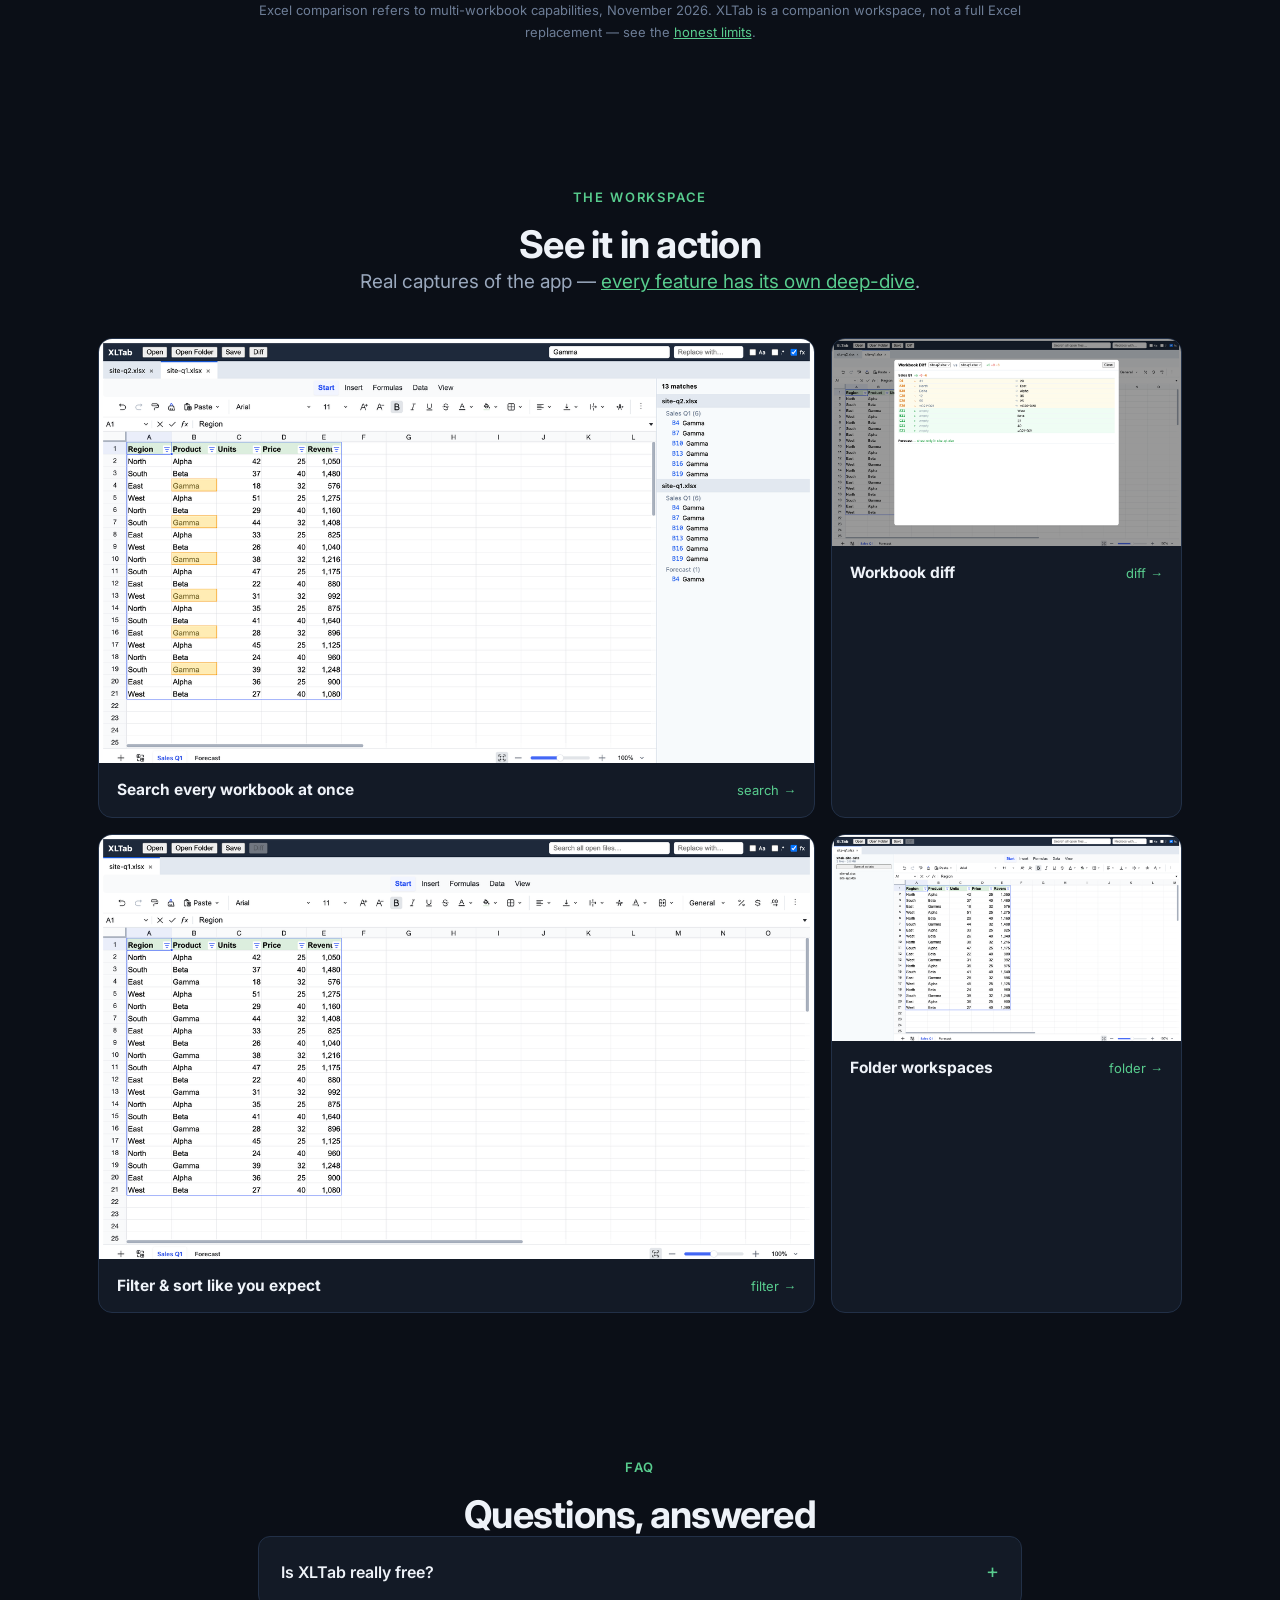
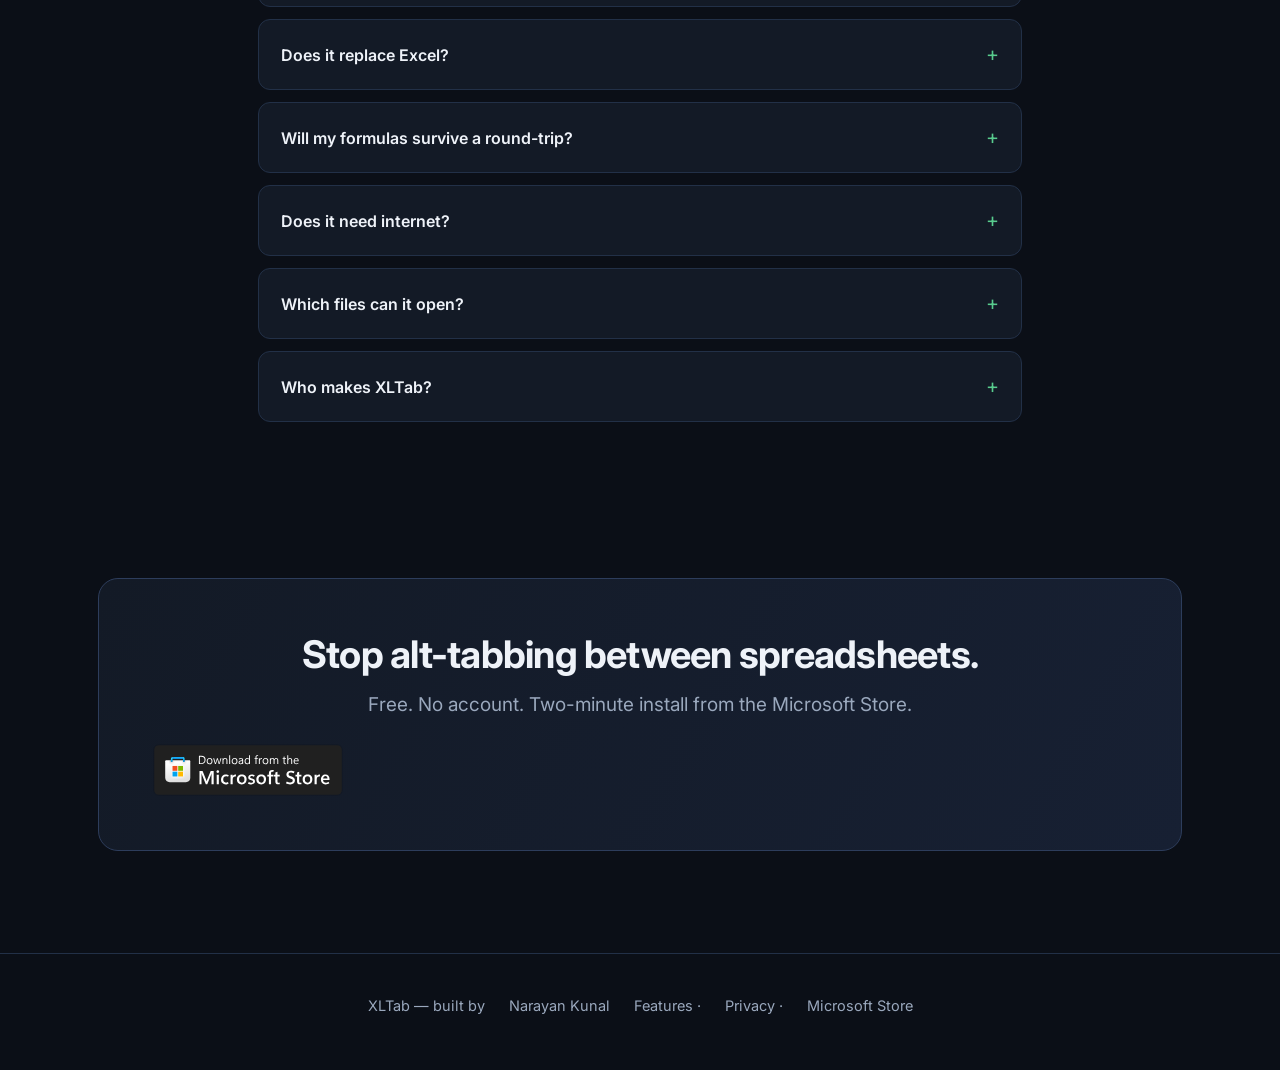
==== commit ee06c433: "#37 Update site for power tools" ====
--- a/index.html
+++ b/index.html
@@ -5,12 +5,12 @@
 <meta name="viewport" content="width=device-width, initial-scale=1" />
 <meta name="theme-color" content="#0b0f17" />
 <title>XLTab — Tabbed Spreadsheet Workspace for Windows</title>
-<meta name="description" content="Open every workbook as a tab. Search across all of them at once, filter, sort, edit with full formula support, and diff two workbooks cell-by-cell. Free, offline, no account." />
+<meta name="description" content="Open every workbook as a tab. Search across all of them at once, diff workbooks cell-by-cell, and clean, combine, split, select, convert, and inspect formulas with preview-first power tools. Free, offline, no account." />
 <link rel="canonical" href="https://nkunal1992.github.io/XLTab-site/" />
 <link rel="icon" type="image/png" sizes="32x32" href="favicon-32.png" />
 <link rel="apple-touch-icon" href="apple-touch-icon.png" />
 <meta property="og:title" content="XLTab — every workbook, one tab strip" />
-<meta property="og:description" content="Tabbed spreadsheet workspace: search across all open workbooks, diff workbooks cell-by-cell, open whole folders at once. Free, offline." />
+<meta property="og:description" content="Tabbed spreadsheet workspace: search across all open workbooks, diff workbooks cell-by-cell, open whole folders at once, and apply safe preview-first power tools. Free, offline." />
 <meta property="og:type" content="website" />
 <meta property="og:site_name" content="XLTab" />
 <meta property="og:url" content="https://nkunal1992.github.io/XLTab-site/" />
@@ -58,7 +58,7 @@
     <div>
       <p class="eyebrow">Free &middot; Offline &middot; Windows</p>
       <h1>Every workbook, <span class="grad">one tab strip</span>.</h1>
-      <p class="lead">XLTab opens your spreadsheets as tabs — then does what Excel can't: search across all open workbooks at once, open whole folders as a workspace, and diff two workbooks cell-by-cell. Formulas, filters, merged cells and styles intact.</p>
+      <p class="lead">XLTab opens your spreadsheets as tabs — then does what Excel can't: search across all open workbooks at once, open whole folders as a workspace, diff two workbooks cell-by-cell, and run preview-first cleanup, combine/split, selection, formula, and conversion tools. Formulas, filters, merged cells and styles intact.</p>
       <div class="hero-cta">
         <a class="cta-win" href="https://apps.microsoft.com/detail/9N1TDMMXJTDV"><img class="badge-store" src="assets/ms-badge.svg" alt="Get it from Microsoft" width="190" height="52" /></a>
         <a class="more" href="features.html">See every feature →</a>
@@ -91,6 +91,7 @@
       <div class="lbl">Open a folder as a workspace</div><div class="us good">✓ Built in</div><div class="them">—</div>
       <div class="lbl">Diff two workbooks cell-by-cell</div><div class="us good">✓ Built in</div><div class="them">—</div>
       <div class="lbl">Cross-workbook find &amp; replace</div><div class="us good">✓ Built in</div><div class="them">—</div>
+      <div class="lbl">Preview-first batch power tools</div><div class="us good">✓ Built in</div><div class="them">—</div>
       <div class="lbl">Price</div><div class="us good">Free</div><div class="them">Subscription or licence</div>
     </div>
     <p class="cmp-note">Excel comparison refers to multi-workbook capabilities, November 2026. XLTab is a companion workspace, not a full Excel replacement — see the <a href="features.html#honest-limits">honest limits</a>.</p>
--- a/assets/site.css
+++ b/assets/site.css
@@ -1,4 +1,4 @@
-/* Trakisilo site — shared design system */
+/* XLTab site — shared design system */
 
 @font-face {
   font-family: "Inter var";
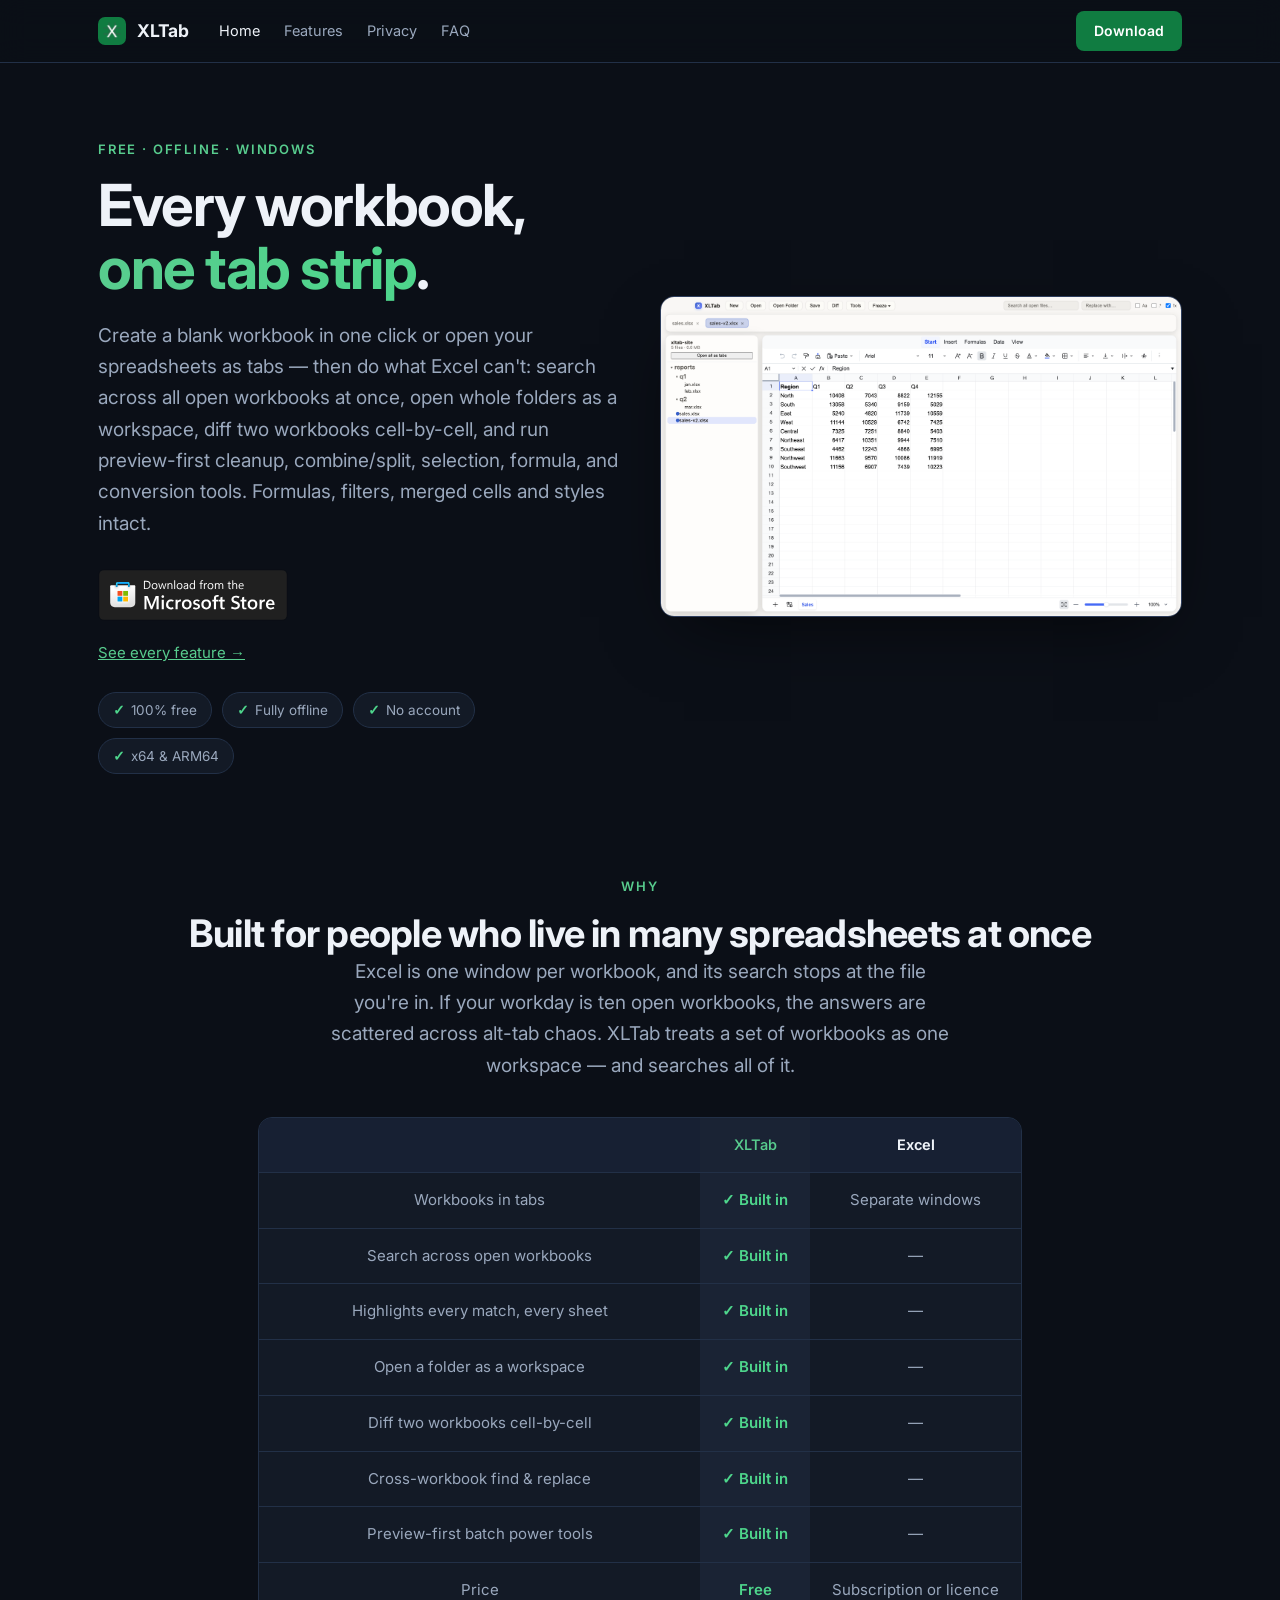
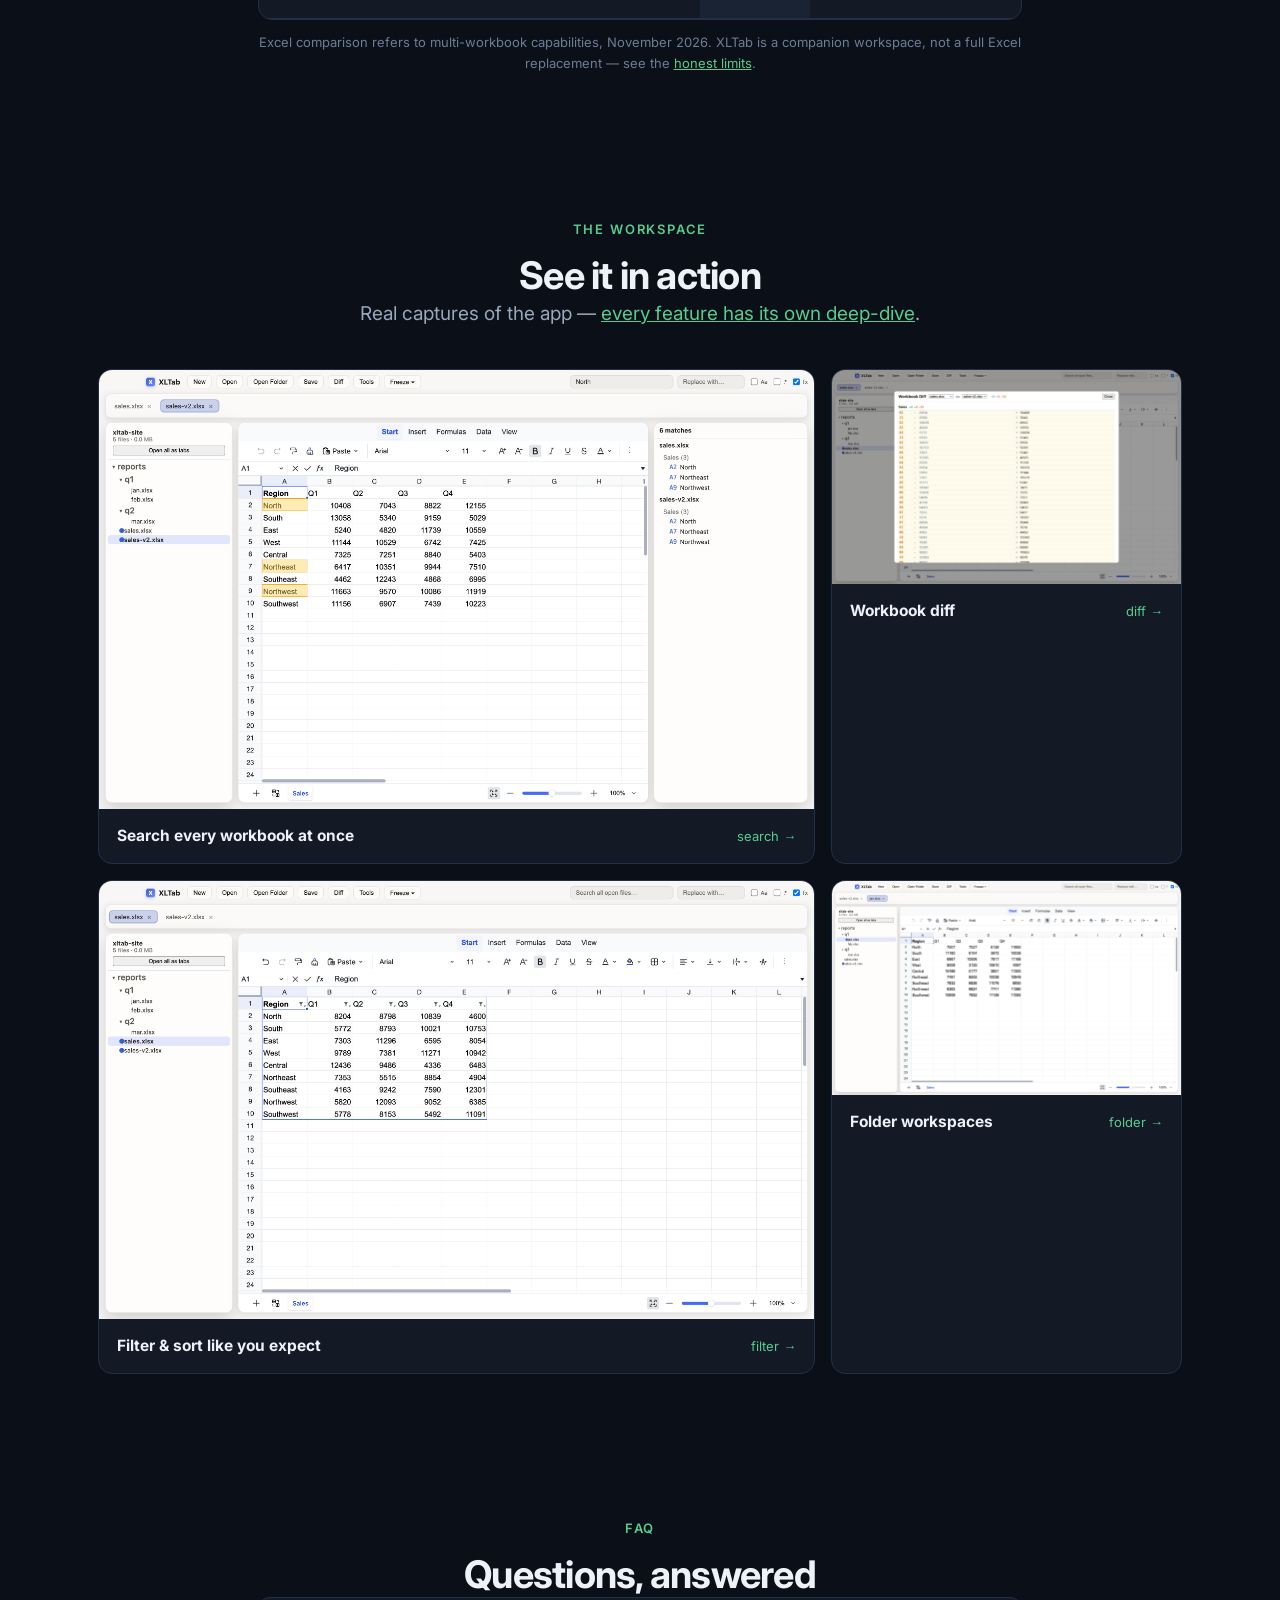
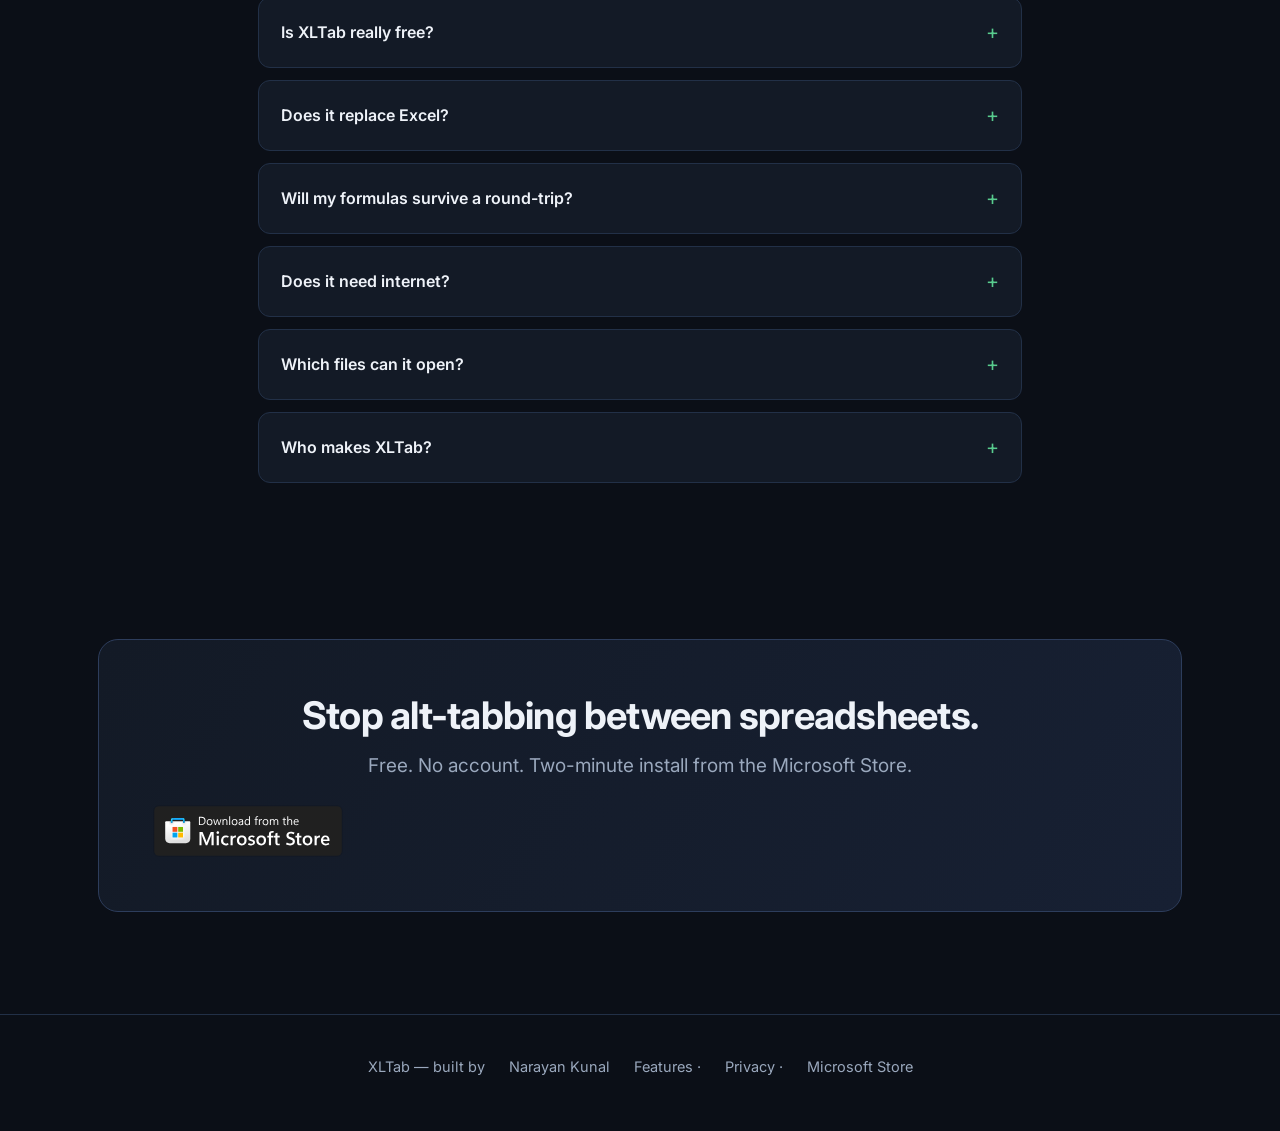
==== commit c027cce8: "#101 Refresh site for blank workbook creation" ====
--- a/index.html
+++ b/index.html
@@ -5,12 +5,12 @@
 <meta name="viewport" content="width=device-width, initial-scale=1" />
 <meta name="theme-color" content="#0b0f17" />
 <title>XLTab — Tabbed Spreadsheet Workspace for Windows</title>
-<meta name="description" content="Open every workbook as a tab. Search across all of them at once, diff workbooks cell-by-cell, and clean, combine, split, select, convert, and inspect formulas with preview-first power tools. Free, offline, no account." />
+<meta name="description" content="Create blank workbooks or open every workbook as a tab. Search across all of them at once, diff workbooks cell-by-cell, and clean, combine, split, select, convert, and inspect formulas with preview-first power tools. Free, offline, no account." />
 <link rel="canonical" href="https://nkunal1992.github.io/XLTab-site/" />
 <link rel="icon" type="image/png" sizes="32x32" href="favicon-32.png" />
 <link rel="apple-touch-icon" href="apple-touch-icon.png" />
 <meta property="og:title" content="XLTab — every workbook, one tab strip" />
-<meta property="og:description" content="Tabbed spreadsheet workspace: search across all open workbooks, diff workbooks cell-by-cell, open whole folders at once, and apply safe preview-first power tools. Free, offline." />
+<meta property="og:description" content="Tabbed spreadsheet workspace: create blank workbooks, search across all open workbooks, diff workbooks cell-by-cell, open whole folders at once, and apply safe preview-first power tools. Free, offline." />
 <meta property="og:type" content="website" />
 <meta property="og:site_name" content="XLTab" />
 <meta property="og:url" content="https://nkunal1992.github.io/XLTab-site/" />
@@ -58,7 +58,7 @@
     <div>
       <p class="eyebrow">Free &middot; Offline &middot; Windows</p>
       <h1>Every workbook, <span class="grad">one tab strip</span>.</h1>
-      <p class="lead">XLTab opens your spreadsheets as tabs — then does what Excel can't: search across all open workbooks at once, open whole folders as a workspace, diff two workbooks cell-by-cell, and run preview-first cleanup, combine/split, selection, formula, and conversion tools. Formulas, filters, merged cells and styles intact.</p>
+      <p class="lead">Create a blank workbook in one click or open your spreadsheets as tabs — then do what Excel can't: search across all open workbooks at once, open whole folders as a workspace, diff two workbooks cell-by-cell, and run preview-first cleanup, combine/split, selection, formula, and conversion tools. Formulas, filters, merged cells and styles intact.</p>
       <div class="hero-cta">
         <a class="cta-win" href="https://apps.microsoft.com/detail/9N1TDMMXJTDV"><img class="badge-store" src="assets/ms-badge.svg" alt="Get it from Microsoft" width="190" height="52" /></a>
         <a class="more" href="features.html">See every feature →</a>
@@ -71,7 +71,7 @@
       </div>
     </div>
     <figure class="frame glow">
-      <img src="assets/p/hero.png" width="1280" height="758" alt="XLTab with three workbooks open as tabs, search results spanning all of them" />
+      <img src="assets/p/hero.png" width="1280" height="758" alt="XLTab with workbooks open as tabs and the New button visible in the title bar" />
     </figure>
   </div>
 </header>
@@ -129,7 +129,7 @@
   <h2>Questions, answered</h2>
   <div class="faq wrap" style="max-width:820px;text-align:left">
     <details><summary>Is XLTab really free?</summary><p>Yes. All features, no subscription, no account, no trial period.</p></details>
-    <details><summary>Does it replace Excel?</summary><p>No — it's a companion workspace for working across many files. It covers the everyday essentials: formulas, filtering, sorting, merged cells, styles, number formats, conditional formatting and data validation. It does not do pivot tables, charts, macros/VBA or Power Query. Files you save stay standard .xlsx and open fine in Excel.</p></details>
+    <details><summary>Does it replace Excel?</summary><p>No — it's a companion workspace for working across many files. It covers the everyday essentials: creating blank workbooks, editing, formulas, filtering, sorting, merged cells, styles, number formats, conditional formatting and data validation. It does not do pivot tables, charts, macros/VBA or Power Query. Files you save stay standard .xlsx and open fine in Excel.</p></details>
     <details><summary>Will my formulas survive a round-trip?</summary><p>Yes. Formulas are preserved as formulas in the file — including modern functions like XLOOKUP — and recalculate in Excel exactly as before. The validation suite checks this continuously.</p></details>
     <details><summary>Does it need internet?</summary><p>No. XLTab is fully offline — every feature works without a connection, and the app makes no network calls. Your files never leave your machine.</p></details>
     <details><summary>Which files can it open?</summary><p>.xlsx, .xlsm (content, not macros) and .csv. Legacy binary .xls is not supported — convert it to .xlsx first.</p></details>
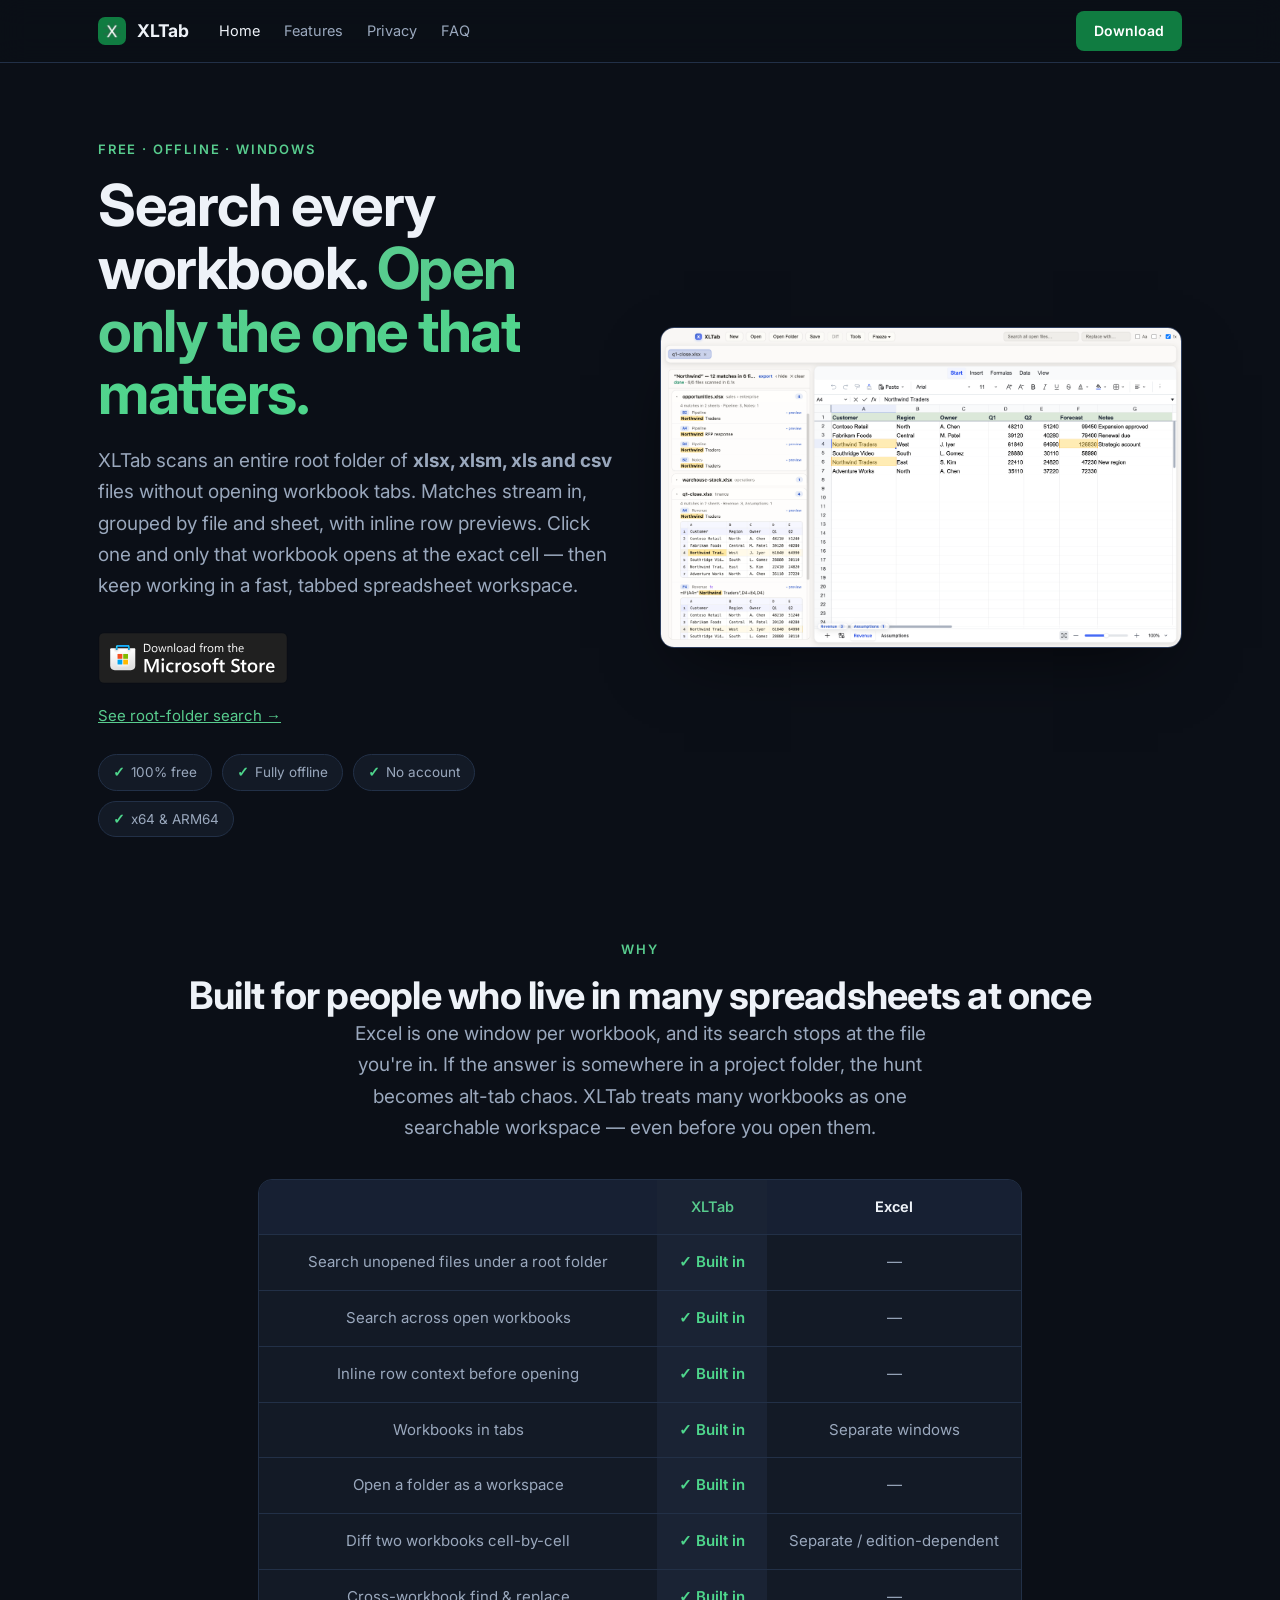
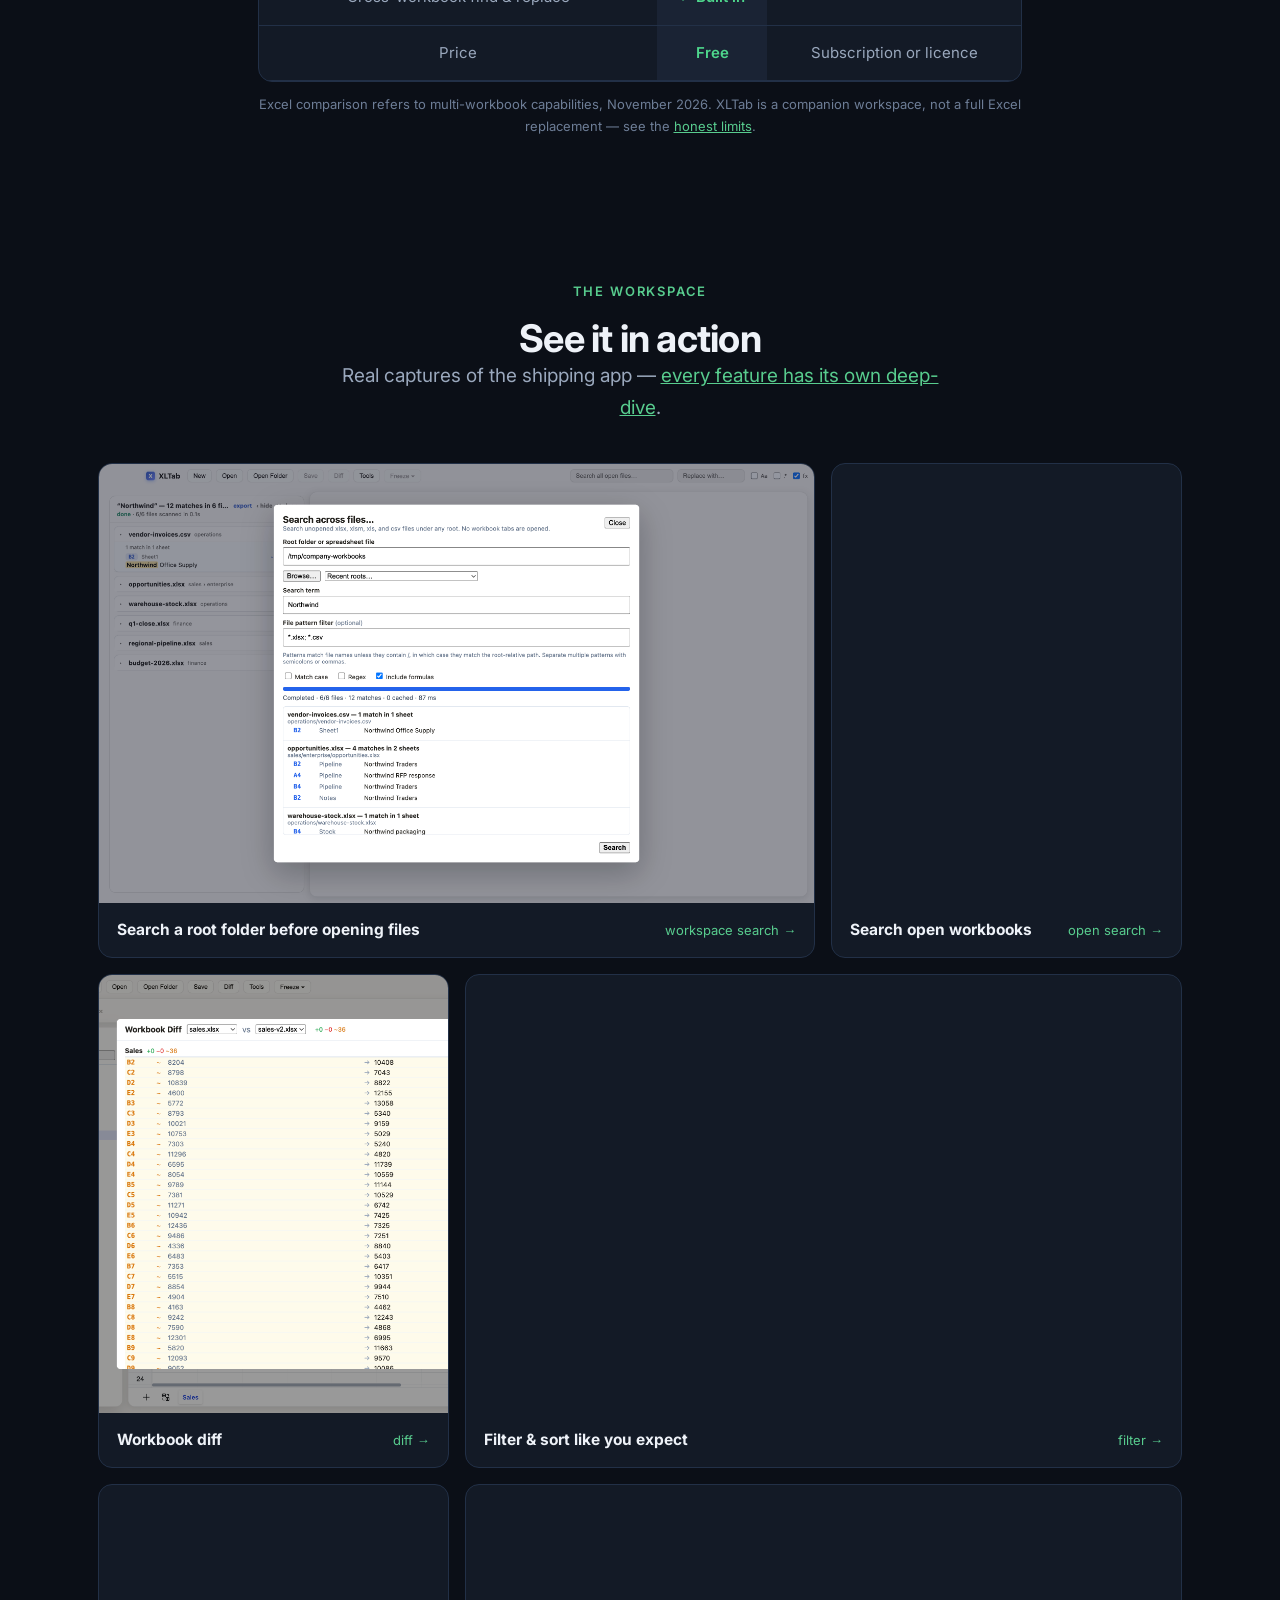
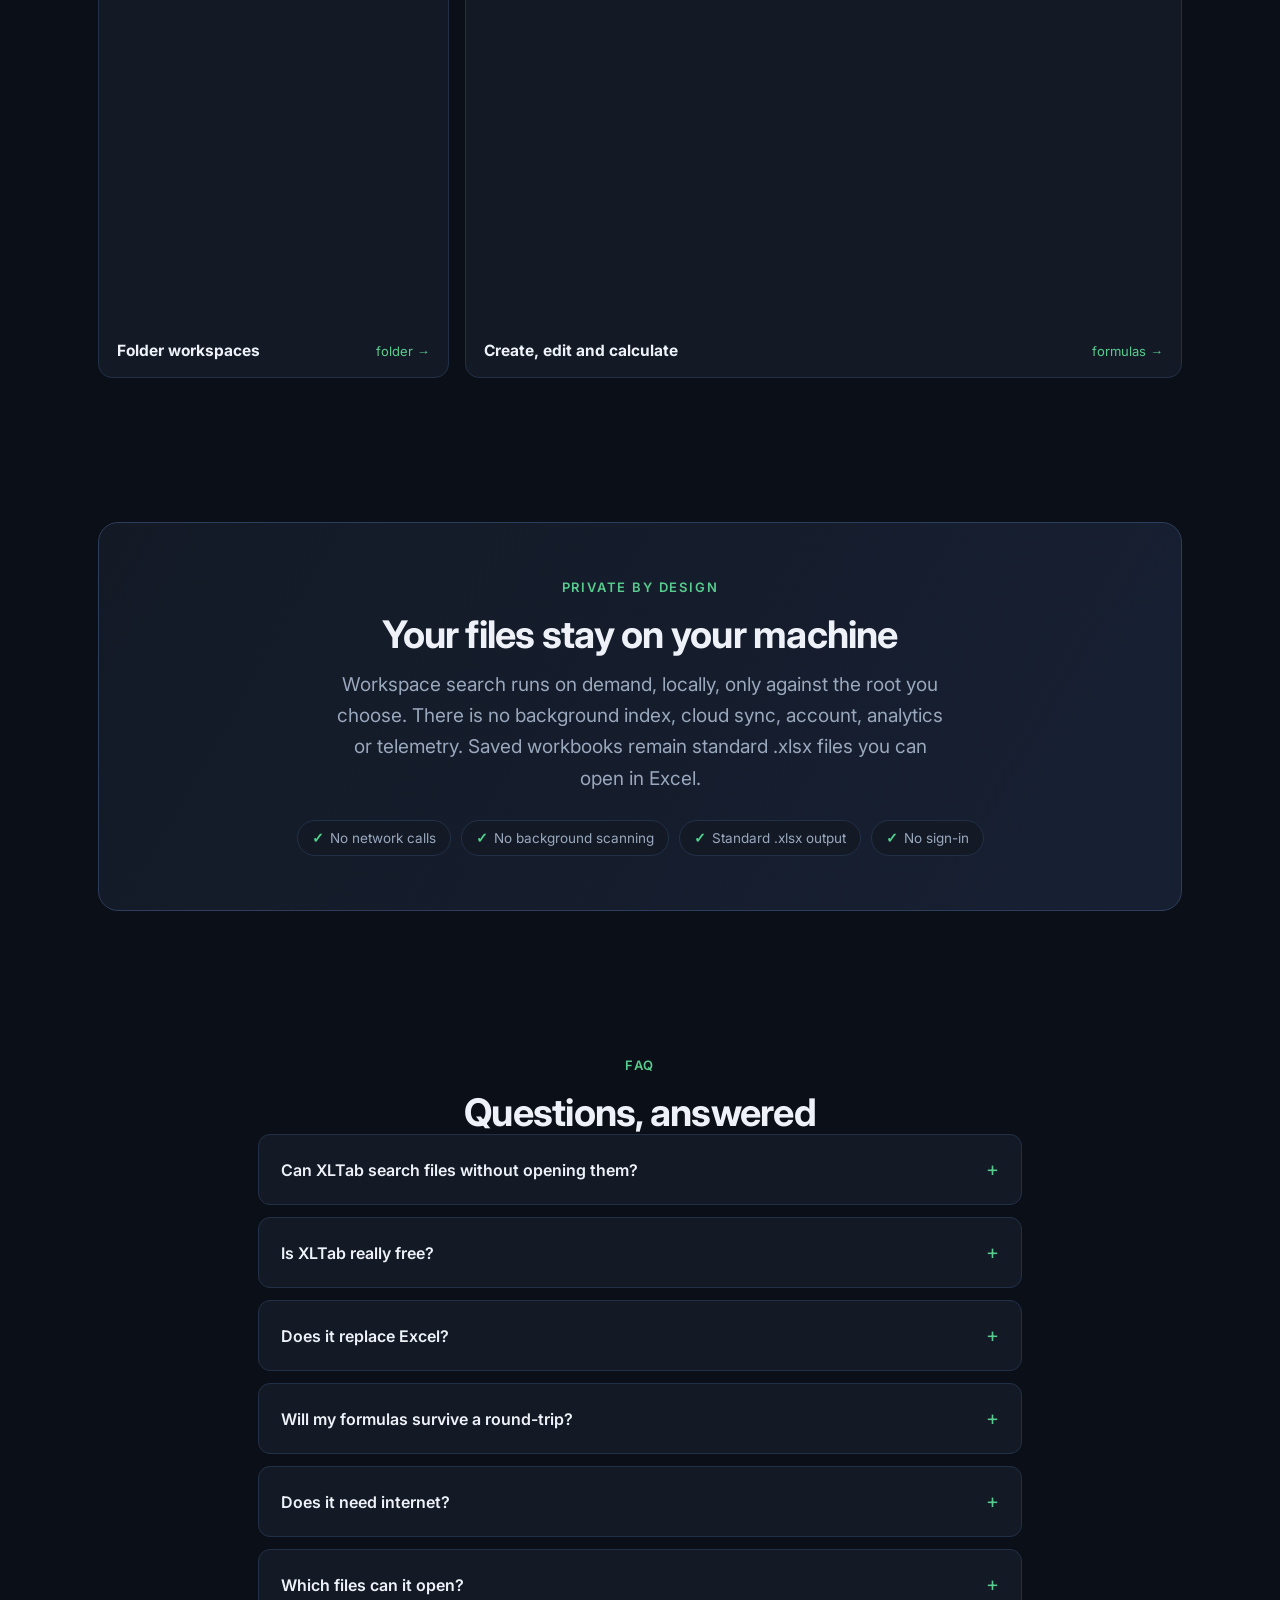
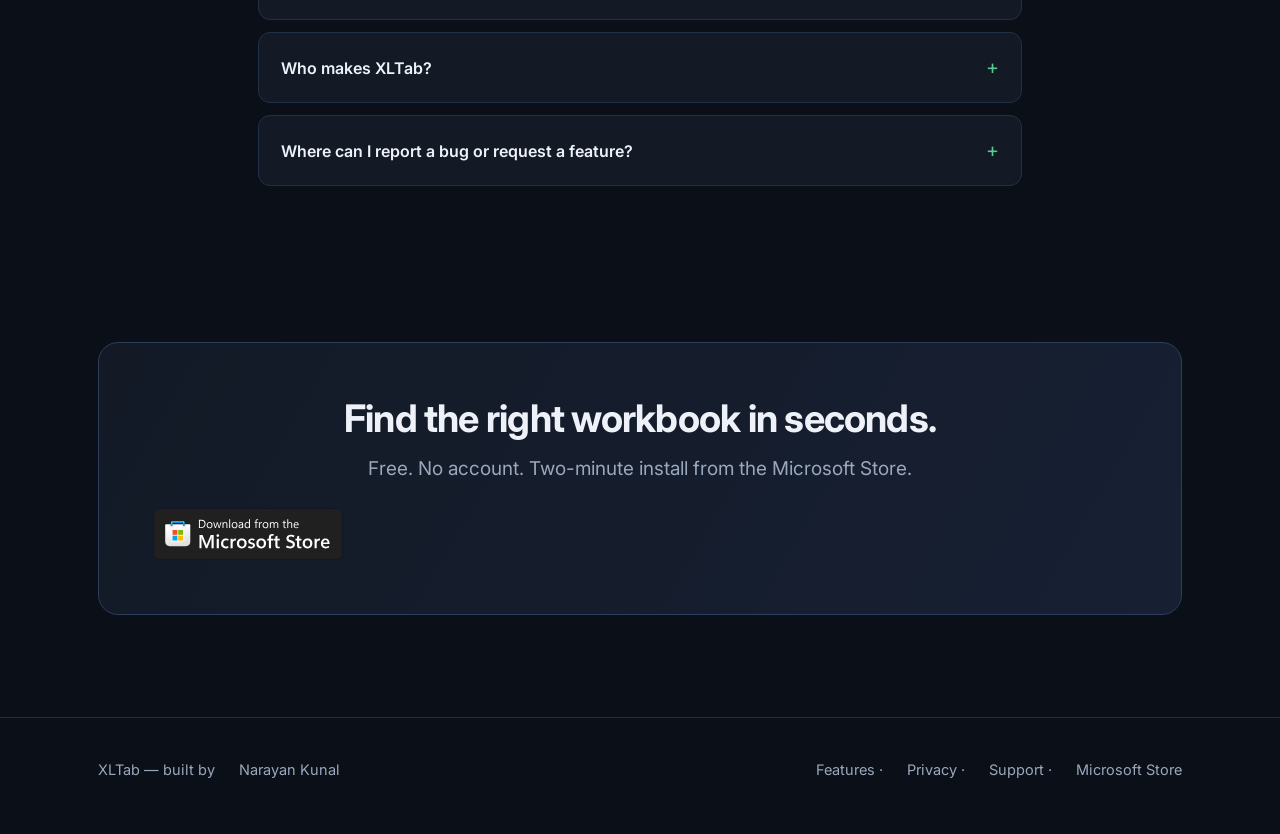
==== commit fd07a6d1: "#4 Refresh marketing site for root-folder search" ====
--- a/index.html
+++ b/index.html
@@ -4,13 +4,13 @@
 <meta charset="utf-8" />
 <meta name="viewport" content="width=device-width, initial-scale=1" />
 <meta name="theme-color" content="#0b0f17" />
-<title>XLTab — Tabbed Spreadsheet Workspace for Windows</title>
-<meta name="description" content="Create blank workbooks or open every workbook as a tab. Search across all of them at once, diff workbooks cell-by-cell, and clean, combine, split, select, convert, and inspect formulas with preview-first power tools. Free, offline, no account." />
+<title>XLTab — Search Excel files across folders before opening them</title>
+<meta name="description" content="Search xlsx, xlsm, xls and csv files under any root folder without opening workbook tabs. Preview matches, jump to exact cells, edit in tabs. Free, offline." />
 <link rel="canonical" href="https://nkunal1992.github.io/XLTab-site/" />
 <link rel="icon" type="image/png" sizes="32x32" href="favicon-32.png" />
 <link rel="apple-touch-icon" href="apple-touch-icon.png" />
-<meta property="og:title" content="XLTab — every workbook, one tab strip" />
-<meta property="og:description" content="Tabbed spreadsheet workspace: create blank workbooks, search across all open workbooks, diff workbooks cell-by-cell, open whole folders at once, and apply safe preview-first power tools. Free, offline." />
+<meta property="og:title" content="XLTab — search every spreadsheet before you open it" />
+<meta property="og:description" content="Scan a root folder across xlsx, xlsm, xls and csv files, preview grouped matches, and jump straight to the exact sheet and cell. Free, offline, no account." />
 <meta property="og:type" content="website" />
 <meta property="og:site_name" content="XLTab" />
 <meta property="og:url" content="https://nkunal1992.github.io/XLTab-site/" />
@@ -18,6 +18,9 @@
 <meta property="og:image:width" content="1200" />
 <meta property="og:image:height" content="630" />
 <meta name="twitter:card" content="summary_large_image" />
+<meta name="twitter:title" content="XLTab — search every spreadsheet before you open it" />
+<meta name="twitter:description" content="Root-folder spreadsheet search, tabbed editing, workbook diff and power tools. Free and offline." />
+<meta name="twitter:image" content="https://nkunal1992.github.io/XLTab-site/assets/og.png" />
 <link rel="preload" href="assets/inter.woff2" as="font" type="font/woff2" crossorigin />
 <link rel="stylesheet" href="assets/site.css" />
 <script type="application/ld+json">
@@ -29,7 +32,14 @@
   "applicationCategory": "ProductivityApplication",
   "offers": { "@type": "Offer", "price": "0", "priceCurrency": "USD" },
   "installUrl": "https://apps.microsoft.com/detail/9N1TDMMXJTDV",
-  "author": { "@type": "Person", "name": "Narayan Kunal" }
+  "author": { "@type": "Person", "name": "Narayan Kunal" },
+  "featureList": [
+    "Search spreadsheets recursively under a selected root folder without opening workbook tabs",
+    "Search across all open workbooks and sheets",
+    "Tabbed spreadsheet editing with formulas, filters and styles",
+    "Workbook diff, folder workspaces and batch spreadsheet power tools",
+    "Offline operation with no account or telemetry"
+  ]
 }
 </script>
 </head>
@@ -57,11 +67,11 @@
   <div class="row">
     <div>
       <p class="eyebrow">Free &middot; Offline &middot; Windows</p>
-      <h1>Every workbook, <span class="grad">one tab strip</span>.</h1>
-      <p class="lead">Create a blank workbook in one click or open your spreadsheets as tabs — then do what Excel can't: search across all open workbooks at once, open whole folders as a workspace, diff two workbooks cell-by-cell, and run preview-first cleanup, combine/split, selection, formula, and conversion tools. Formulas, filters, merged cells and styles intact.</p>
+      <h1>Search every workbook. <span class="grad">Open only the one that matters.</span></h1>
+      <p class="lead">XLTab scans an entire root folder of <b>xlsx, xlsm, xls and csv</b> files without opening workbook tabs. Matches stream in, grouped by file and sheet, with inline row previews. Click one and only that workbook opens at the exact cell — then keep working in a fast, tabbed spreadsheet workspace.</p>
       <div class="hero-cta">
         <a class="cta-win" href="https://apps.microsoft.com/detail/9N1TDMMXJTDV"><img class="badge-store" src="assets/ms-badge.svg" alt="Get it from Microsoft" width="190" height="52" /></a>
-        <a class="more" href="features.html">See every feature →</a>
+        <a class="more" href="features.html#workspace-search">See root-folder search →</a>
       </div>
       <div class="facts">
         <span class="fact"><b>✓</b> 100% free</span>
@@ -71,7 +81,7 @@
       </div>
     </div>
     <figure class="frame glow">
-      <img src="assets/p/hero.png" width="1280" height="758" alt="XLTab with workbooks open as tabs and the New button visible in the title bar" />
+      <img src="assets/p/workspace-search.png" width="2800" height="1718" fetchpriority="high" decoding="async" alt="XLTab workspace search results grouped by file, with inline row previews and the matching workbook open at the highlighted cell" />
     </figure>
   </div>
 </header>
@@ -79,19 +89,19 @@
 <section class="center">
   <p class="eyebrow">Why</p>
   <h2>Built for people who live in many spreadsheets at once</h2>
-  <p class="lead">Excel is one window per workbook, and its search stops at the file you're in. If your workday is ten open workbooks, the answers are scattered across alt-tab chaos. XLTab treats a set of workbooks as one workspace — and searches all of it.</p>
+  <p class="lead">Excel is one window per workbook, and its search stops at the file you're in. If the answer is somewhere in a project folder, the hunt becomes alt-tab chaos. XLTab treats many workbooks as one searchable workspace — even before you open them.</p>
   <div class="wrap" style="max-width:820px;margin-top:36px">
     <div class="cmp">
       <div class="cmp-head"></div>
       <div class="cmp-head us">XLTab</div>
       <div class="cmp-head">Excel</div>
+      <div class="lbl">Search unopened files under a root folder</div><div class="us good">✓ Built in</div><div class="them">—</div>
+      <div class="lbl">Search across open workbooks</div><div class="us good">✓ Built in</div><div class="them">—</div>
+      <div class="lbl">Inline row context before opening</div><div class="us good">✓ Built in</div><div class="them">—</div>
       <div class="lbl">Workbooks in tabs</div><div class="us good">✓ Built in</div><div class="them">Separate windows</div>
-      <div class="lbl">Search across open workbooks</div><div class="us good">✓ Built in</div><div class="them">—</div>
-      <div class="lbl">Highlights every match, every sheet</div><div class="us good">✓ Built in</div><div class="them">—</div>
       <div class="lbl">Open a folder as a workspace</div><div class="us good">✓ Built in</div><div class="them">—</div>
-      <div class="lbl">Diff two workbooks cell-by-cell</div><div class="us good">✓ Built in</div><div class="them">—</div>
+      <div class="lbl">Diff two workbooks cell-by-cell</div><div class="us good">✓ Built in</div><div class="them">Separate / edition-dependent</div>
       <div class="lbl">Cross-workbook find &amp; replace</div><div class="us good">✓ Built in</div><div class="them">—</div>
-      <div class="lbl">Preview-first batch power tools</div><div class="us good">✓ Built in</div><div class="them">—</div>
       <div class="lbl">Price</div><div class="us good">Free</div><div class="them">Subscription or licence</div>
     </div>
     <p class="cmp-note">Excel comparison refers to multi-workbook capabilities, November 2026. XLTab is a companion workspace, not a full Excel replacement — see the <a href="features.html#honest-limits">honest limits</a>.</p>
@@ -102,25 +112,47 @@
   <div class="sec-head center">
     <p class="eyebrow">The workspace</p>
     <h2>See it in action</h2>
-    <p class="lead">Real captures of the app — <a href="features.html">every feature has its own deep-dive</a>.</p>
+    <p class="lead">Real captures of the shipping app — <a href="features.html">every feature has its own deep-dive</a>.</p>
   </div>
   <div class="bento">
-    <a class="tile wide" href="features.html#search">
-      <img src="assets/p/search.png" width="1280" height="758" alt="Global search across open workbooks with matches highlighted" />
-      <div class="cap"><b>Search every workbook at once</b><span class="go">search →</span></div>
+    <a class="tile wide" href="features.html#workspace-search">
+      <img src="assets/p/workspace-search-setup.png" width="2800" height="1718" loading="lazy" decoding="async" alt="The Search across files dialog with a root folder path, file pattern and search options" />
+      <div class="cap"><b>Search a root folder before opening files</b><span class="go">workspace search →</span></div>
+    </a>
+    <a class="tile" href="features.html#open-search">
+      <img src="assets/p/search.png" width="2800" height="1718" loading="lazy" decoding="async" style="object-position:right center" alt="Search across open workbooks with matches highlighted" />
+      <div class="cap"><b>Search open workbooks</b><span class="go">open search →</span></div>
     </a>
     <a class="tile" href="features.html#diff">
-      <img src="assets/p/diff.png" width="1280" height="758" alt="Workbook diff showing added, removed and changed cells" />
+      <img src="assets/p/diff.png" width="2800" height="1718" loading="lazy" decoding="async" style="object-position:30% center" alt="Workbook diff showing added, removed and changed cells" />
       <div class="cap"><b>Workbook diff</b><span class="go">diff →</span></div>
     </a>
     <a class="tile wide" href="features.html#filter">
-      <img src="assets/p/filter.png" width="1280" height="758" alt="Excel-style column filtering with dropdown arrows" />
+      <img src="assets/p/filter.png" width="2800" height="1718" loading="lazy" decoding="async" alt="Excel-style column filtering with dropdown arrows" />
       <div class="cap"><b>Filter &amp; sort like you expect</b><span class="go">filter →</span></div>
     </a>
     <a class="tile" href="features.html#folder">
-      <img src="assets/p/folder.png" width="1280" height="758" alt="Folder workspace tree with nested directories" />
+      <img src="assets/p/folder.png" width="2800" height="1718" loading="lazy" decoding="async" style="object-position:left center" alt="Folder workspace tree with nested directories" />
       <div class="cap"><b>Folder workspaces</b><span class="go">folder →</span></div>
     </a>
+    <a class="tile wide" href="features.html#formulas">
+      <img src="assets/p/hero.png" width="2800" height="1718" loading="lazy" decoding="async" alt="A workbook open in XLTab with the New button, tab strip and spreadsheet canvas visible" />
+      <div class="cap"><b>Create, edit and calculate</b><span class="go">formulas →</span></div>
+    </a>
+  </div>
+</section>
+
+<section class="center" id="trust">
+  <div class="band">
+    <p class="eyebrow">Private by design</p>
+    <h2>Your files stay on your machine</h2>
+    <p class="lead" style="margin:12px auto 24px">Workspace search runs on demand, locally, only against the root you choose. There is no background index, cloud sync, account, analytics or telemetry. Saved workbooks remain standard .xlsx files you can open in Excel.</p>
+    <div class="facts">
+      <span class="fact"><b>✓</b> No network calls</span>
+      <span class="fact"><b>✓</b> No background scanning</span>
+      <span class="fact"><b>✓</b> Standard .xlsx output</span>
+      <span class="fact"><b>✓</b> No sign-in</span>
+    </div>
   </div>
 </section>
 
@@ -128,18 +160,20 @@
   <p class="eyebrow">FAQ</p>
   <h2>Questions, answered</h2>
   <div class="faq wrap" style="max-width:820px;text-align:left">
+    <details><summary>Can XLTab search files without opening them?</summary><p>Yes. Choose <b>Tools → Search across files…</b>, paste or browse to any root folder or spreadsheet file, and start a search. XLTab scans recursively without opening workbook tabs, streams progress and grouped results, and can use the cache for fast refinement. It scans xlsx, xlsm, xls and csv files; convert legacy .xls files to .xlsx when you need dependable editing.</p></details>
     <details><summary>Is XLTab really free?</summary><p>Yes. All features, no subscription, no account, no trial period.</p></details>
     <details><summary>Does it replace Excel?</summary><p>No — it's a companion workspace for working across many files. It covers the everyday essentials: creating blank workbooks, editing, formulas, filtering, sorting, merged cells, styles, number formats, conditional formatting and data validation. It does not do pivot tables, charts, macros/VBA or Power Query. Files you save stay standard .xlsx and open fine in Excel.</p></details>
     <details><summary>Will my formulas survive a round-trip?</summary><p>Yes. Formulas are preserved as formulas in the file — including modern functions like XLOOKUP — and recalculate in Excel exactly as before. The validation suite checks this continuously.</p></details>
     <details><summary>Does it need internet?</summary><p>No. XLTab is fully offline — every feature works without a connection, and the app makes no network calls. Your files never leave your machine.</p></details>
-    <details><summary>Which files can it open?</summary><p>.xlsx, .xlsm (content, not macros) and .csv. Legacy binary .xls is not supported — convert it to .xlsx first.</p></details>
+    <details><summary>Which files can it open?</summary><p>.xlsx, .xlsm (content, not macros) and .csv. Workspace search can also scan legacy .xls files. For editing and saving, standard .xlsx is the dependable format.</p></details>
     <details><summary>Who makes XLTab?</summary><p>One independent developer — no company, no investors, no data to monetize.</p></details>
+    <details><summary>Where can I report a bug or request a feature?</summary><p>Open an issue in the <a href="https://github.com/nkunal1992/XLTab/issues">XLTab GitHub repository</a>.</p></details>
   </div>
 </section>
 
 <section class="center">
   <div class="band">
-    <h2>Stop alt-tabbing between spreadsheets.</h2>
+    <h2>Find the right workbook in seconds.</h2>
     <p class="lead" style="margin:12px auto 24px">Free. No account. Two-minute install from the Microsoft Store.</p>
     <a class="cta-win" href="https://apps.microsoft.com/detail/9N1TDMMXJTDV"><img class="badge-store" src="assets/ms-badge.svg" alt="Get it from Microsoft" width="190" height="52" /></a>
   </div>
@@ -149,7 +183,7 @@
 
 <footer><div class="wrap">
   <span>XLTab — built by <a href="https://github.com/nkunal1992">Narayan Kunal</a></span>
-  <span class="flinks"><a href="features.html">Features</a> · <a href="privacy.html">Privacy</a> · <a href="https://apps.microsoft.com/detail/9N1TDMMXJTDV">Microsoft Store</a></span>
+  <span class="flinks"><a href="features.html">Features</a> · <a href="privacy.html">Privacy</a> · <a href="https://github.com/nkunal1992/XLTab/issues">Support</a> · <a href="https://apps.microsoft.com/detail/9N1TDMMXJTDV">Microsoft Store</a></span>
 </div></footer>
 
 <script src="assets/site.js"></script>
--- a/assets/site.css
+++ b/assets/site.css
@@ -40,6 +40,7 @@
 .wrap { max-width: 1140px; margin: 0 auto; padding: 0 28px; }
 a { color: var(--blue); }
 img, video { max-width: 100%; height: auto; }
+code { font: 0.9em ui-monospace, SFMono-Regular, Menlo, Consolas, monospace; background: rgba(88, 204, 142, 0.1); border: 1px solid var(--line); border-radius: 5px; padding: 1px 5px; }
 ::selection { background: rgba(111, 156, 240, 0.35); }
 
 :focus-visible { outline: 2px solid var(--blue); outline-offset: 3px; border-radius: 4px; }
@@ -65,7 +66,6 @@
 .nav-links a { color: var(--dim); text-decoration: none; transition: color 0.15s; }
 .nav-links a:hover, .nav-links a.on { color: var(--text); }
 .nav-cta { margin-left: auto; display: flex; align-items: center; gap: 14px; }
-.nav-cta .badge-sm { height: 34px; display: block; }
 .nav-toggle { display: none; background: none; border: 1px solid var(--line); color: var(--text); border-radius: 8px; padding: 7px 11px; font-size: 15px; cursor: pointer; }
 
 /* ── shared blocks ───────────────────────────────────────────────────── */
@@ -162,23 +162,12 @@
 }
 .tile.wide { grid-column: span 4; }
 .tile:hover { border-color: var(--blue); transform: translateY(-3px); }
-.tile video { display: block; width: 100%; height: 100%; flex: 1; object-fit: cover; }
-.tile.s3 { grid-column: span 3; }
-.tile .cap { padding: 14px 18px; display: flex; align-items: baseline; justify-content: space-between; gap: 10px; }
+.tile img, .tile video { display: block; width: 100%; height: auto; }
+.tile:not(.wide) img { flex: 1 1 auto; min-height: 0; object-fit: cover; object-position: center; }
+.tile .cap { padding: 14px 18px; margin-top: auto; display: flex; align-items: baseline; justify-content: space-between; gap: 10px; }
 .tile .cap b { font-size: 15.5px; }
 .tile .cap span { color: var(--dim); font-size: 13px; }
 .tile .cap .go { color: var(--blue); font-size: 13px; white-space: nowrap; }
-
-/* personas */
-.personas { display: grid; grid-template-columns: repeat(auto-fit, minmax(230px, 1fr)); gap: 16px; }
-.persona {
-  background: var(--card); border: 1px solid var(--line); border-radius: var(--radius);
-  padding: 22px 22px 20px;
-}
-.persona .icon { display: block; width: 26px; height: 26px; margin-bottom: 12px; color: var(--blue); }
-.persona .icon svg { width: 100%; height: 100%; display: block; }
-.persona b { display: block; margin-bottom: 6px; font-size: 16px; }
-.persona p { color: var(--dim); font-size: 14px; line-height: 1.55; }
 
 /* privacy band */
 .band {
@@ -188,25 +177,6 @@
 }
 .band .facts { justify-content: center; }
 
-/* carousel */
-.carousel { position: relative; }
-.car-track {
-  display: flex; gap: 16px; overflow-x: auto; scroll-snap-type: x mandatory;
-  scrollbar-width: none; padding-bottom: 8px;
-}
-.car-track::-webkit-scrollbar { display: none; }
-.car-track figure { flex: 0 0 74%; scroll-snap-align: center; margin: 0; }
-.car-track figcaption { color: var(--dim); font-size: 13.5px; text-align: center; margin-top: 10px; }
-.car-btn {
-  position: absolute; top: 40%; transform: translateY(-50%); z-index: 5;
-  width: 44px; height: 44px; border-radius: 50%; cursor: pointer;
-  border: 1px solid var(--line2); background: rgba(19, 26, 38, 0.92); color: var(--text);
-  font-size: 18px; transition: background 0.15s;
-}
-.car-btn:hover { background: var(--card2); border-color: var(--blue); }
-.car-prev { left: -14px; }
-.car-next { right: -14px; }
-
 /* faq */
 .faq details {
   border: 1px solid var(--line); border-radius: 12px; background: var(--card);
@@ -225,11 +195,6 @@
 .cta-row {
   display: flex; align-items: center; justify-content: center;
   gap: 22px; flex-wrap: wrap;
-}
-.cta-band {
-  background: linear-gradient(120deg, rgba(77, 127, 212, 0.22), rgba(78, 214, 140, 0.12));
-  border: 1px solid var(--line2); border-radius: 20px;
-  padding: 60px 40px; text-align: center;
 }
 
 /* footer */
@@ -238,6 +203,7 @@
   padding: 40px 0 52px; color: var(--dim); font-size: 14.5px;
   display: flex; justify-content: space-between; flex-wrap: wrap; gap: 16px;
 }
+footer .wrap { display: flex; justify-content: space-between; flex-wrap: wrap; gap: 16px; width: 100%; }
 footer a { color: var(--dim); text-decoration: none; margin-left: 20px; }
 footer a:hover { color: var(--text); }
 
@@ -259,6 +225,7 @@
 .feat:last-of-type { border-bottom: none; }
 .feat .row { display: grid; grid-template-columns: 2fr 3fr; gap: 52px; align-items: center; }
 .feat .row.flip { grid-template-columns: 3fr 2fr; }
+.media-stack { display: grid; gap: 16px; }
 .feat .row.flip > .copy { order: 2; }
 .feat .num { color: var(--blue); font-size: 13px; font-weight: 700; letter-spacing: 0.14em; margin-bottom: 10px; }
 .feat h2 { font-size: 27px; margin-bottom: 12px; }
@@ -273,17 +240,24 @@
 .morecell b { display: block; margin-bottom: 5px; font-size: 15px; }
 .morecell span { color: var(--dim); font-size: 13.5px; line-height: 1.5; }
 
+.legal { padding: 72px 0 64px; }
+.legal h1 { font-size: clamp(34px, 4.8vw, 50px); margin-bottom: 8px; }
+.legal h2 { font-size: 24px; margin: 34px 0 10px; }
+.legal p, .legal li { color: var(--dim); font-size: 15.5px; line-height: 1.65; }
+.legal p { max-width: 70ch; }
+.legal ul { margin: 10px 0 0; padding-left: 22px; }
+.legal li { margin: 5px 0; }
+.legal a { font-weight: 550; }
+
 /* ── responsive ──────────────────────────────────────────────────────── */
 @media (max-width: 900px) {
   .hero .row, .feat .row { grid-template-columns: 1fr; gap: 34px; }
   .feat .row.flip > .copy { order: 0; }
   .tile, .tile.wide { grid-column: span 6; }
-  .car-track figure { flex: 0 0 88%; }
   .band { padding: 36px 24px; }
-  .cta-band { padding: 40px 24px; }
 }
 @media (max-width: 760px) {
-  footer { flex-direction: column; align-items: center; text-align: center; gap: 12px; }
+  footer .wrap { flex-direction: column; align-items: center; text-align: center; gap: 12px; }
   footer a { margin: 0 10px; white-space: nowrap; }
   .nav-links {
     display: none; position: absolute; top: 62px; left: 0; right: 0;
@@ -293,7 +267,6 @@
   .nav-links.open { display: flex; }
   .nav-links a { padding: 12px 0; font-size: 16px; }
   .nav-toggle { display: block; }
-  .nav-cta .badge-sm { height: 30px; }
   .hero { padding: 48px 0 20px; }
   section { padding: 52px 0; }
   .cmp { grid-template-columns: 1.2fr 1fr 1fr; }
@@ -306,218 +279,8 @@
   .tile:hover, .btn-pri:hover { transform: none; }
 }
 
-/* ==== Download page + OS-aware CTAs ==== */
 .nav-dl {
   background: var(--accent); color: #fff; font-weight: 600; font-size: 14px;
   padding: 8px 18px; border-radius: 8px; white-space: nowrap; text-decoration: none;
 }
 .nav-dl:hover { filter: brightness(1.12); }
-.hero.slim { padding-bottom: 8px; }
-.dl-grid { display: grid; grid-template-columns: repeat(auto-fit, minmax(300px, 1fr)); gap: 20px; margin: 24px 0; }
-.dl-card { background: var(--card); border: 1px solid var(--line); border-radius: 14px; padding: 24px; }
-.dl-card h2 { margin: 0 0 16px; font-size: 20px; }
-.dl-card h3 { margin: 0 0 12px; font-size: 17px; }
-.dl-meta { color: var(--dim); font-size: 14px; margin: 14px 0 0; }
-.dl-note { color: var(--dim); font-size: 13px; margin: 12px 0 0; }
-.dl-other { color: var(--dim); font-size: 14px; margin: 0 0 8px; }
-.dl-btn {
-  display: inline-flex; align-items: center; background: var(--accent); color: #fff;
-  font-weight: 600; font-size: 16px; padding: 14px 28px; border-radius: 11px;
-  text-decoration: none; box-shadow: 0 8px 28px -8px rgba(77, 127, 212, 0.55);
-  transition: transform 0.15s, background 0.15s, box-shadow 0.15s;
-}
-.dl-btn:hover { background: #5b8ade; transform: translateY(-1px); }
-.brew {
-  display: flex; align-items: center; gap: 10px; flex-wrap: wrap;
-  background: #0b0d13; border: 1px solid var(--line); border-radius: 10px;
-  padding: 10px 14px; margin-top: 14px;
-}
-.brew code { font-size: 14px; flex: 1; min-width: 0; overflow-x: auto; white-space: nowrap; color: #cdd6f4; }
-.copy-btn {
-  background: var(--card); border: 1px solid var(--line); border-radius: 7px;
-  color: var(--text); font-size: 12.5px; font-weight: 600; padding: 5px 12px; cursor: pointer;
-}
-.copy-btn:hover { border-color: var(--accent); }
-.dl-sha { margin-top: 10px; font-size: 13px; }
-.dl-sha summary { color: var(--dim); cursor: pointer; }
-.dl-sha code { display: block; margin-top: 6px; font-size: 11.5px; word-break: break-all; color: var(--dim); }
-.steps { display: grid; grid-template-columns: repeat(auto-fit, minmax(270px, 1fr)); gap: 18px; margin: 26px 0; }
-.step-fig { position: relative; margin: 0; }
-.step-fig .frame { margin-bottom: 10px; }
-.step-no {
-  position: absolute; top: -10px; left: -10px; z-index: 1;
-  width: 30px; height: 30px; border-radius: 50%;
-  background: var(--accent); color: #fff; font-weight: 800; font-size: 15px;
-  display: flex; align-items: center; justify-content: center;
-}
-.step-fig figcaption { font-size: 14px; color: var(--dim); line-height: 1.55; }
-.step-fig figcaption b { color: var(--text); }
-.terminal { margin: 8px 0 40px; background: var(--card); border: 1px solid var(--line); border-radius: 12px; padding: 14px 18px; }
-.terminal summary { cursor: pointer; font-weight: 600; }
-/* OS-aware ordering: on macOS the Mac CTA leads, on Windows the Store leads. */
-html[data-os="mac"] .hero-cta .cta-win, html[data-os="mac"] .cta-row .cta-win { order: 2; }
-html[data-os="mac"] .hero-cta .cta-mac, html[data-os="mac"] .cta-row .cta-mac { order: -1; }
-
-/* ==== Mac guide — recreated dialogs (macOS dark-mode style) ==== */
-.mdlg {
-  background: #2a2a2e; border: 1px solid #3f3f46; border-radius: 13px;
-  padding: 22px 20px 16px; color: #f2f2f7; text-align: center;
-  box-shadow: 0 22px 60px -18px rgba(0,0,0,.7); font-family: -apple-system, "Segoe UI", sans-serif;
-}
-.mdlg .m-icon {
-  width: 54px; height: 54px; margin: 0 auto 12px; border-radius: 13px;
-  background: linear-gradient(160deg, #3a5ad7, #7fa3ff);
-  display: flex; align-items: center; justify-content: center;
-  color: #fff; font-weight: 800; font-size: 24px; letter-spacing: -.02em;
-}
-.mdlg .m-title { font-weight: 700; font-size: 15px; margin-bottom: 7px; }
-.mdlg .m-body { font-size: 12.5px; line-height: 1.5; color: rgba(235,235,245,.68); margin-bottom: 16px; }
-.mdlg .m-btns { display: flex; gap: 8px; justify-content: center; }
-.mdlg .m-btn {
-  flex: 1; font-size: 12.5px; font-weight: 600; padding: 6px 10px;
-  border-radius: 6px; background: rgba(255,255,255,.10); color: #f2f2f7;
-  max-width: 130px;
-}
-.mdlg .m-btn.pri { background: #0a84ff; }
-.mdlg .m-btn.red { color: #ff6961; }
-
-.mpane {
-  background: #212024; border: 1px solid #3a3a40; border-radius: 13px;
-  padding: 16px 18px; font-family: -apple-system, "Segoe UI", sans-serif;
-}
-.mpane .m-head { display: flex; align-items: center; gap: 8px; color: rgba(235,235,245,.6); font-size: 11.5px; margin-bottom: 12px; }
-.mpane .m-head b { color: #f2f2f7; font-size: 13px; font-weight: 700; }
-.mrow {
-  display: flex; align-items: center; gap: 10px; justify-content: space-between;
-  background: rgba(255,255,255,.05); border: 1px solid rgba(255,255,255,.07);
-  border-radius: 9px; padding: 11px 14px; color: #f2f2f7; font-size: 12.5px;
-}
-.mrow + .mrow { margin-top: 8px; }
-.mrow .m-sub { display: block; color: rgba(235,235,245,.55); font-size: 11px; margin-top: 2px; }
-.mrow .m-btn {
-  font-size: 12px; font-weight: 600; padding: 5px 14px; border-radius: 6px;
-  background: rgba(255,255,255,.12); color: #f2f2f7; white-space: nowrap;
-}
-.mapp { display: flex; align-items: center; gap: 9px; }
-.mapp .m-icon { width: 26px; height: 26px; border-radius: 7px; background: linear-gradient(160deg,#3a5ad7,#7fa3ff); color:#fff; font-weight:800; font-size:12px; display:flex; align-items:center; justify-content:center; }
-.mapp .m-icon.grey { background: #55555d; }
-.mtg { width: 40px; height: 24px; border-radius: 12px; background: #34c759; position: relative; flex: none; }
-.mtg::after { content:""; position: absolute; top: 2px; right: 2px; width: 20px; height: 20px; border-radius: 50%; background: #fff; }
-
-.mnotice {
-  display: flex; align-items: center; gap: 10px; justify-content: space-between;
-  background: #131a26; border: 1px solid #223047; border-radius: 10px;
-  padding: 11px 14px; font-size: 13px; color: #9aa8bd;
-}
-.mnotice b { color: #eef2f8; font-weight: 600; }
-.mnotice .m-btn {
-  font-size: 12px; font-weight: 600; padding: 5px 12px; border-radius: 6px;
-  background: rgba(111,156,240,.14); color: #6f9cf0; white-space: nowrap;
-}
-
-/* ==== User guide ==== */
-.guide-hero { padding: 64px 0 12px; }
-.guide-hero h1 { font-size: clamp(34px, 5vw, 52px); margin: 8px 0 14px; }
-.guide-hero .lede { max-width: 68ch; font-size: 17px; color: var(--dim); }
-kbd {
-  font: inherit; font-size: .85em; font-weight: 600; white-space: nowrap;
-  padding: 2px 7px; border-radius: 6px; border: 1px solid var(--line2);
-  background: var(--card2); color: var(--text);
-  box-shadow: 0 1px 0 var(--line);
-}
-.guide-layout { display: grid; grid-template-columns: 250px 1fr; gap: 40px; padding-bottom: 60px; }
-.guide-toc { position: sticky; top: 84px; align-self: start; max-height: calc(100vh - 110px); overflow-y: auto; font-size: 14px; }
-.guide-toc details { background: var(--card); border: 1px solid var(--line); border-radius: 12px; padding: 14px 16px; }
-.guide-toc summary { cursor: pointer; font-weight: 700; font-size: 13px; text-transform: uppercase; letter-spacing: .08em; color: var(--dim); }
-.guide-toc ol, .guide-toc ul { list-style: none; margin: 10px 0 0; padding: 0; }
-.guide-toc > details > ol > li { margin-top: 10px; }
-.guide-toc > details > ol > li > a { font-weight: 600; color: var(--text); }
-.guide-toc ul { margin: 4px 0 4px 12px; display: grid; gap: 3px; }
-.guide-toc ul a { color: var(--dim); }
-.guide-toc a:hover { color: var(--blue); }
-.guide-toc a { text-decoration: none; }
-
-.g-sec { margin-top: 56px; scroll-margin-top: 84px; }
-.g-sec > h2 { display: flex; align-items: center; gap: 12px; font-size: 28px; margin: 0 0 10px; }
-.g-icon {
-  width: 38px; height: 38px; border-radius: 10px; flex: none;
-  display: inline-flex; align-items: center; justify-content: center;
-  background: var(--card2); border: 1px solid var(--line2);
-  font-size: 18px; color: var(--blue);
-}
-.g-intro { color: var(--dim); max-width: 70ch; font-size: 15.5px; margin: 0 0 18px; }
-.g-entry {
-  background: var(--card); border: 1px solid var(--line); border-radius: 14px;
-  padding: 20px 22px; margin-top: 14px; scroll-margin-top: 84px;
-}
-.g-entry h3 { margin: 0 0 12px; font-size: 18px; }
-.g-entry p { margin: 0 0 10px; font-size: 15px; line-height: 1.6; color: var(--dim); }
-.g-label { color: var(--blue); font-weight: 600; font-size: 12px; text-transform: uppercase; letter-spacing: .07em; }
-.g-steps { margin: 10px 0 4px; padding-left: 22px; color: var(--dim); font-size: 15px; line-height: 1.65; }
-.g-steps li { margin: 3px 0; }
-.g-tip {
-  margin: 12px 0 0 !important; padding: 10px 14px;
-  border-left: 3px solid var(--accent); border-radius: 0 10px 10px 0;
-  background: rgba(79, 127, 212, .08);
-}
-.sc-list { display: grid; grid-template-columns: repeat(auto-fill, minmax(330px, 1fr)); gap: 6px 22px; }
-.sc-row { display: flex; align-items: baseline; gap: 10px; padding: 7px 0; border-bottom: 1px solid var(--line); font-size: 14.5px; color: var(--dim); }
-.sc-row kbd:first-child { flex: none; }
-.sc-row > span { flex: 1; }
-.tips-grid { display: grid; grid-template-columns: repeat(auto-fill, minmax(300px, 1fr)); gap: 14px; }
-.tip-card { background: var(--card); border: 1px solid var(--line); border-radius: 12px; padding: 16px 18px; }
-.tip-card p { margin: 0; font-size: 14.5px; line-height: 1.55; color: var(--dim); }
-
-@media (max-width: 900px) {
-  .guide-layout { grid-template-columns: 1fr; }
-  .guide-toc { position: static; max-height: none; }
-  .guide-toc details:not([open]) { }
-}
-
-/* ==== Media theme toggle (nav) ==== */
-.media-theme { display: flex; border: 1px solid var(--line); border-radius: 8px; overflow: hidden; }
-.media-theme button {
-  background: none; border: 0; color: var(--text); opacity: .55;
-  font-size: 13px; font-weight: 600; padding: 7px 12px; cursor: pointer; font-family: inherit;
-}
-.media-theme button:hover { opacity: .85; }
-.media-theme button[aria-pressed="true"] { background: var(--card2); opacity: 1; }
-@media (max-width: 760px) {
-  .nav-links .media-theme { margin: 12px 0 4px; }
-}
-
-/* ==== Light preview theme (media-theme tab) ==== */
-html[data-media="light"] {
-  --bg: #f5f6fa;
-  --bg2: #eceef5;
-  --card: #ffffff;
-  --card2: #eef0f7;
-  --line: #dde2ec;
-  --line2: #c6cede;
-  --text: #1c2434;
-  --dim: #55617a;
-  --faint: #8490a8;
-  --blue: #3f6fd1;
-  --blue2: #3563c4;
-  --green: #1d9e5f;
-  --shadow: 0 24px 60px -28px rgba(30, 41, 68, 0.28);
-}
-html[data-media="light"] nav { background: rgba(245, 246, 250, 0.8); }
-html[data-media="light"] .subnav { background: rgba(245, 246, 250, 0.85); }
-html[data-media="light"] .frame { background: #e6e9f1; }
-html[data-media="light"] .frame figcaption { text-shadow: 0 1px 2px rgba(255, 255, 255, 0.85); }
-html[data-media="light"] .car-btn { background: rgba(255, 255, 255, 0.92); }
-html[data-media="light"] .brew { background: #eef0f6; }
-
-/* OS-aware download card */
-.dl-card { position: relative; }
-.dl-rec {
-  display: none; position: absolute; top: -11px; right: 18px;
-  background: var(--green); color: #08240f; font-size: 11.5px; font-weight: 700;
-  letter-spacing: .05em; text-transform: uppercase;
-  padding: 3px 12px; border-radius: 99px;
-}
-html[data-os="win"] .dl-card-win .dl-rec,
-html[data-os="mac"] .dl-card-mac .dl-rec { display: inline-block; }
-html[data-os="win"] .dl-card-win,
-html[data-os="mac"] .dl-card-mac { border-color: var(--blue); }
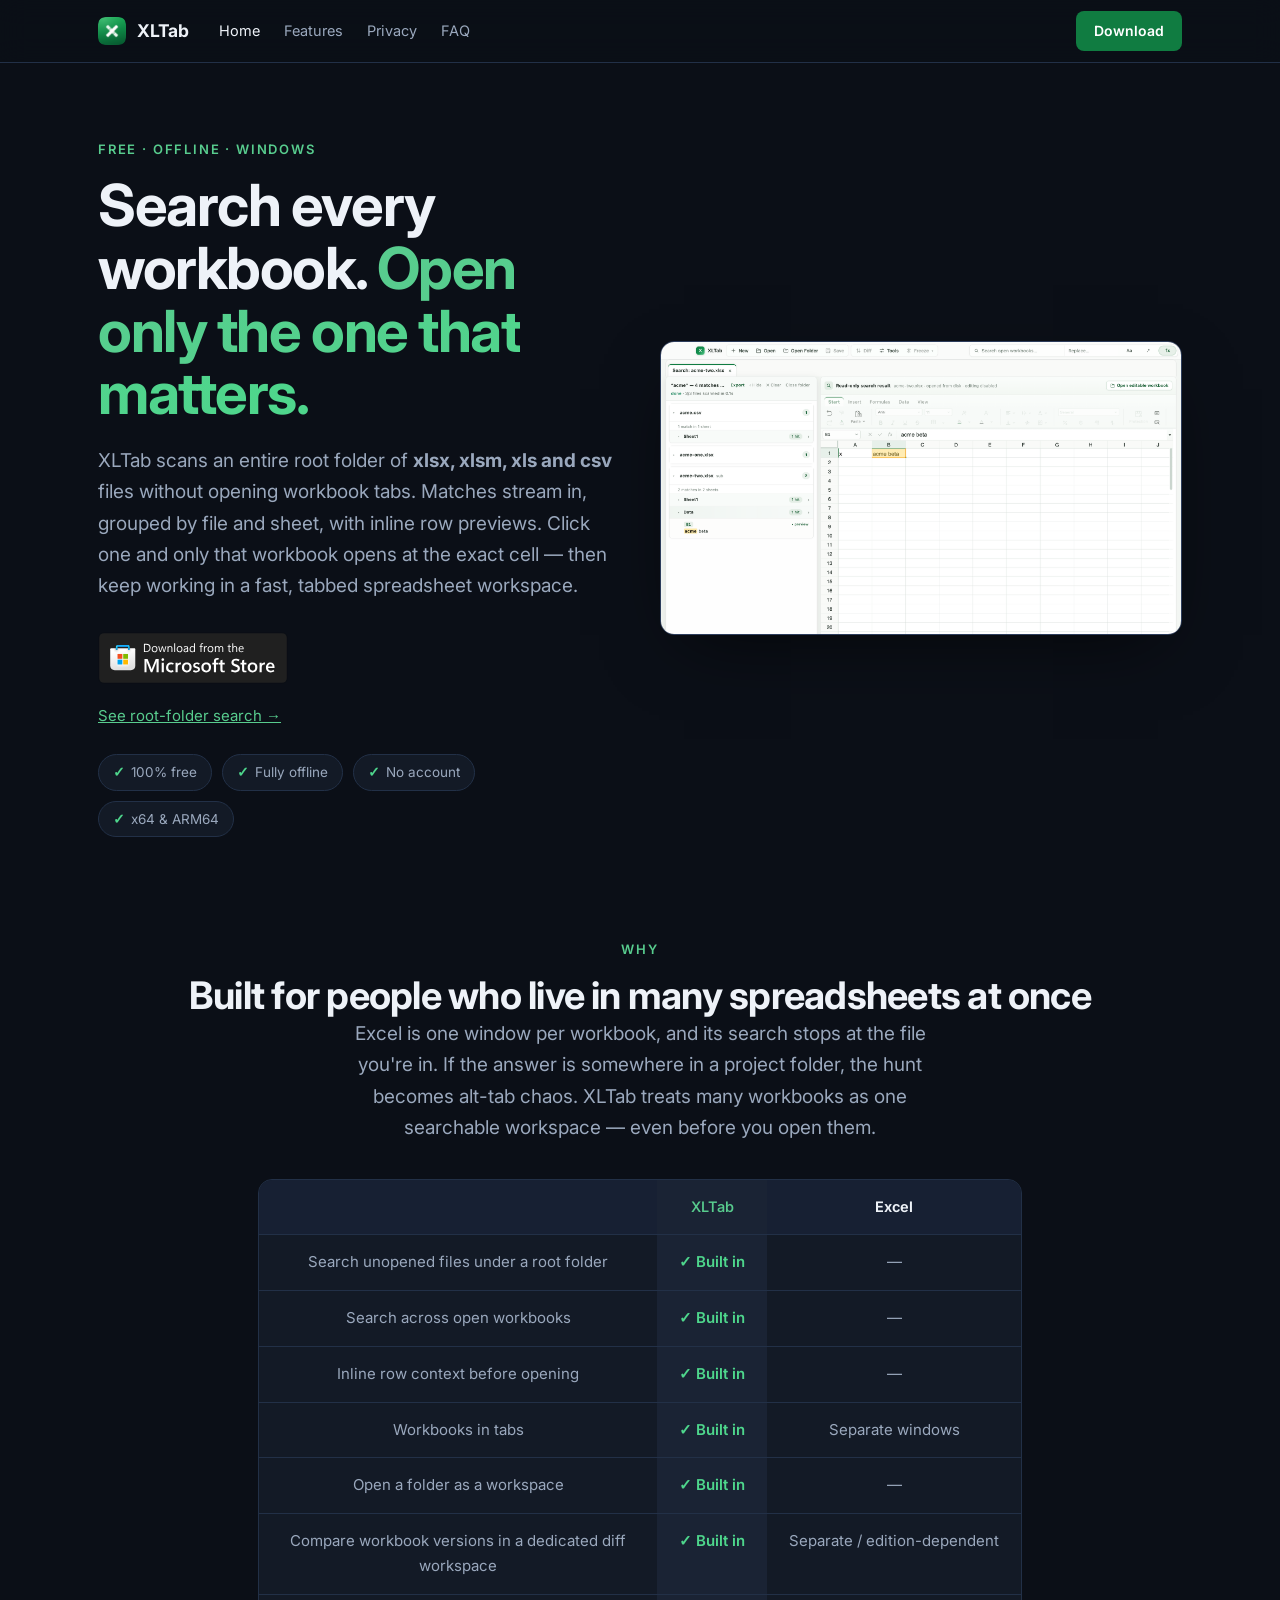
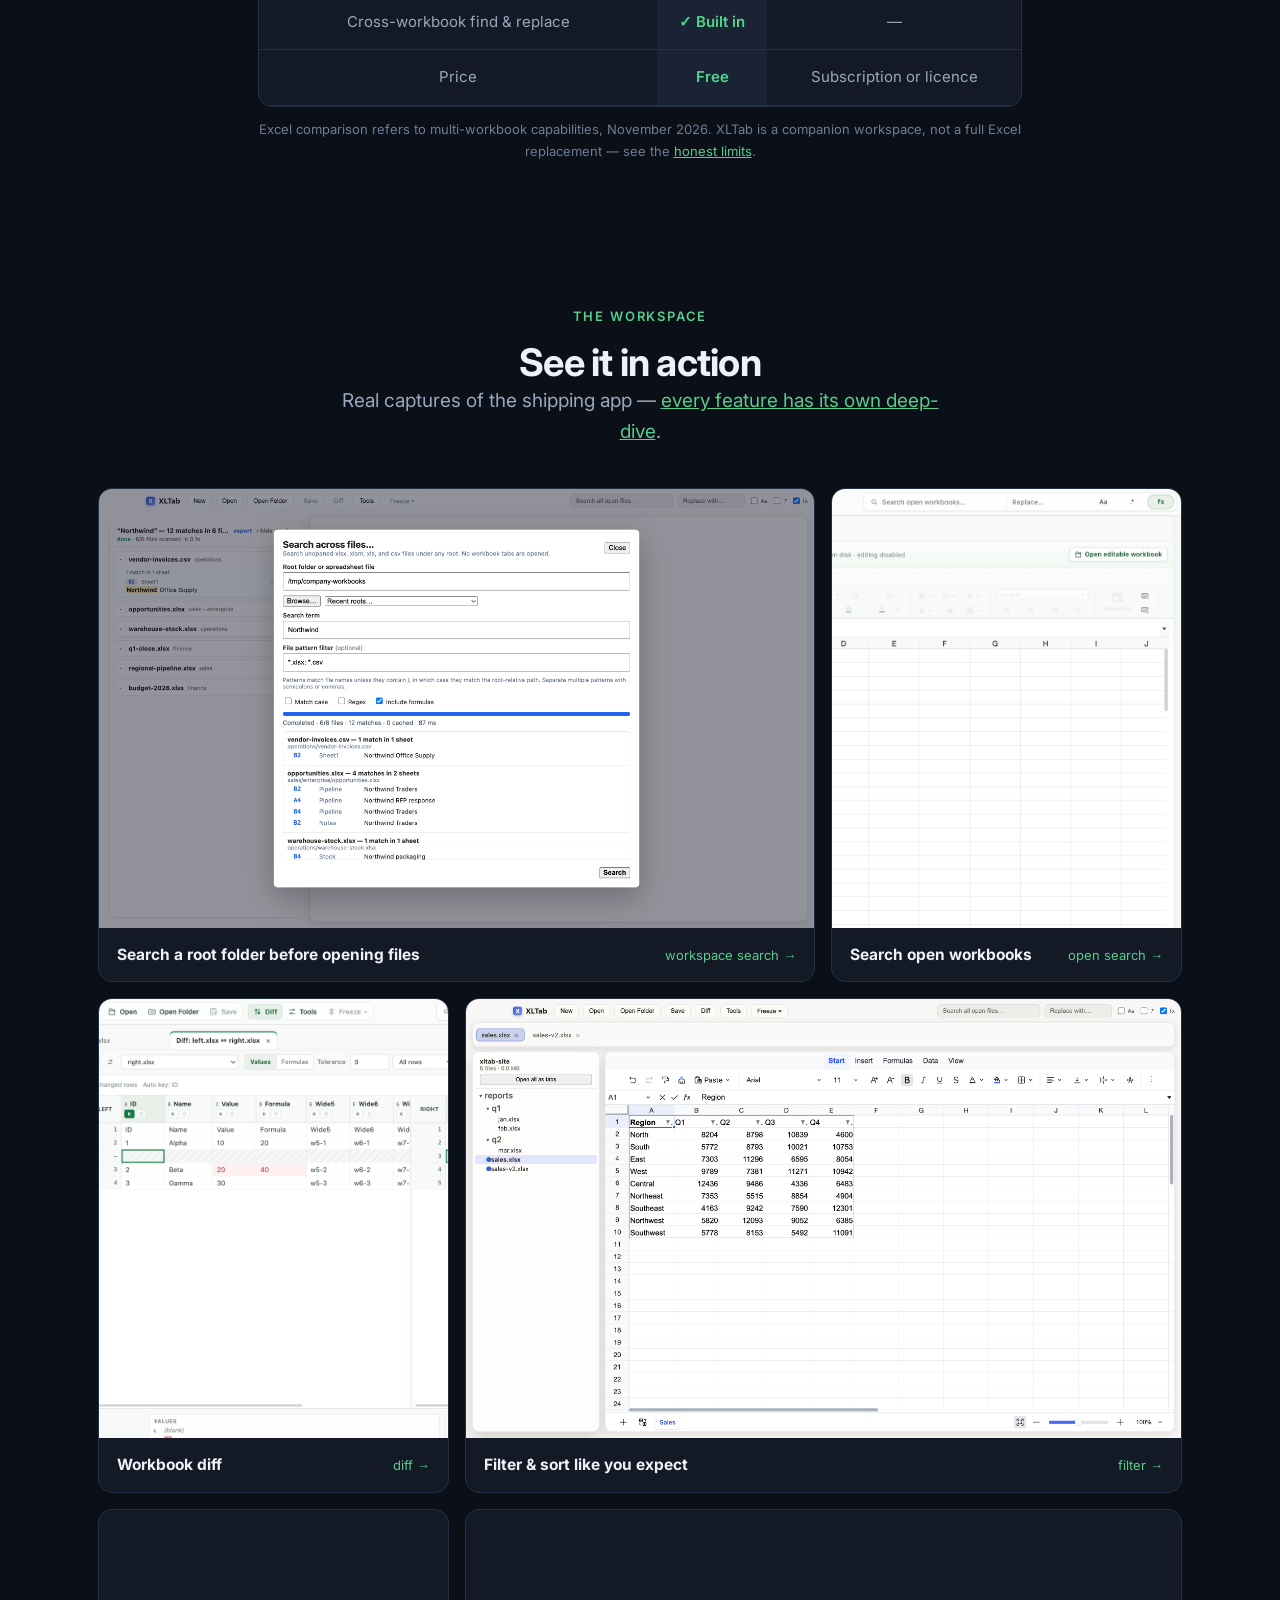
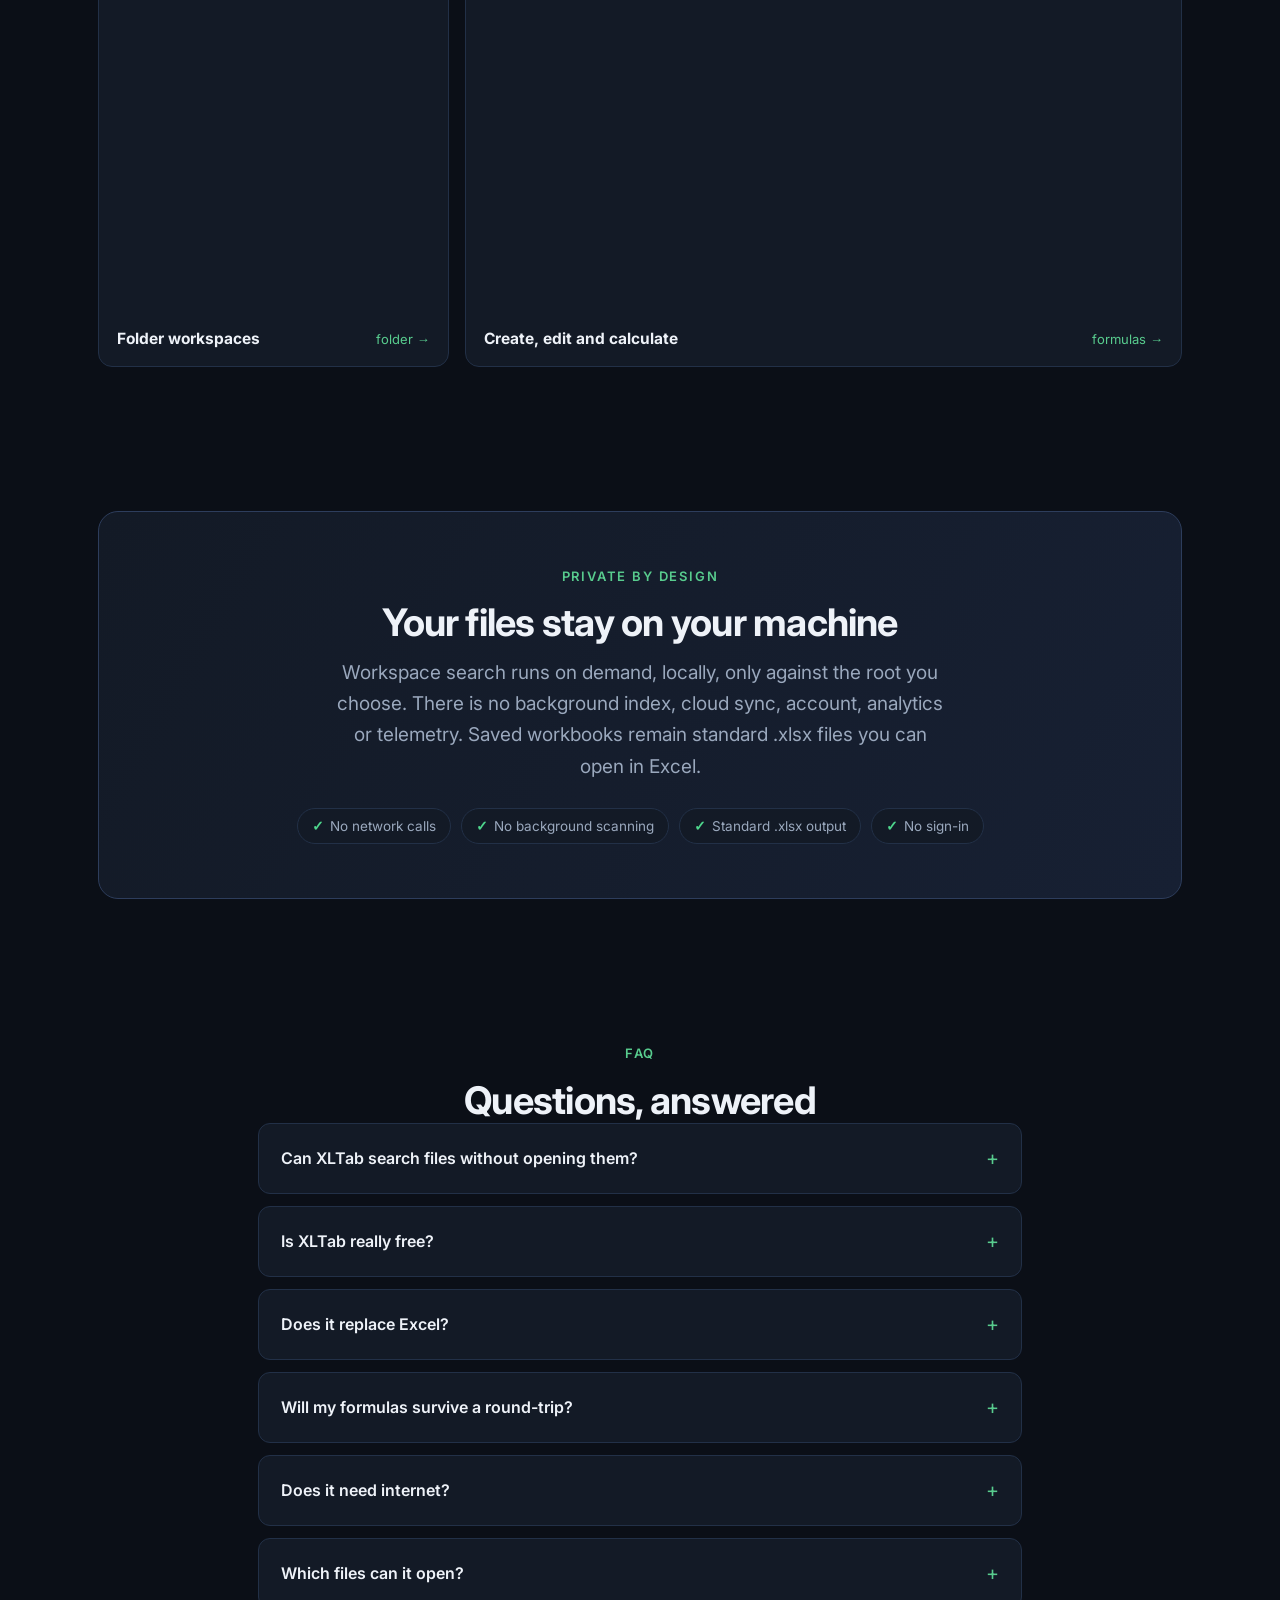
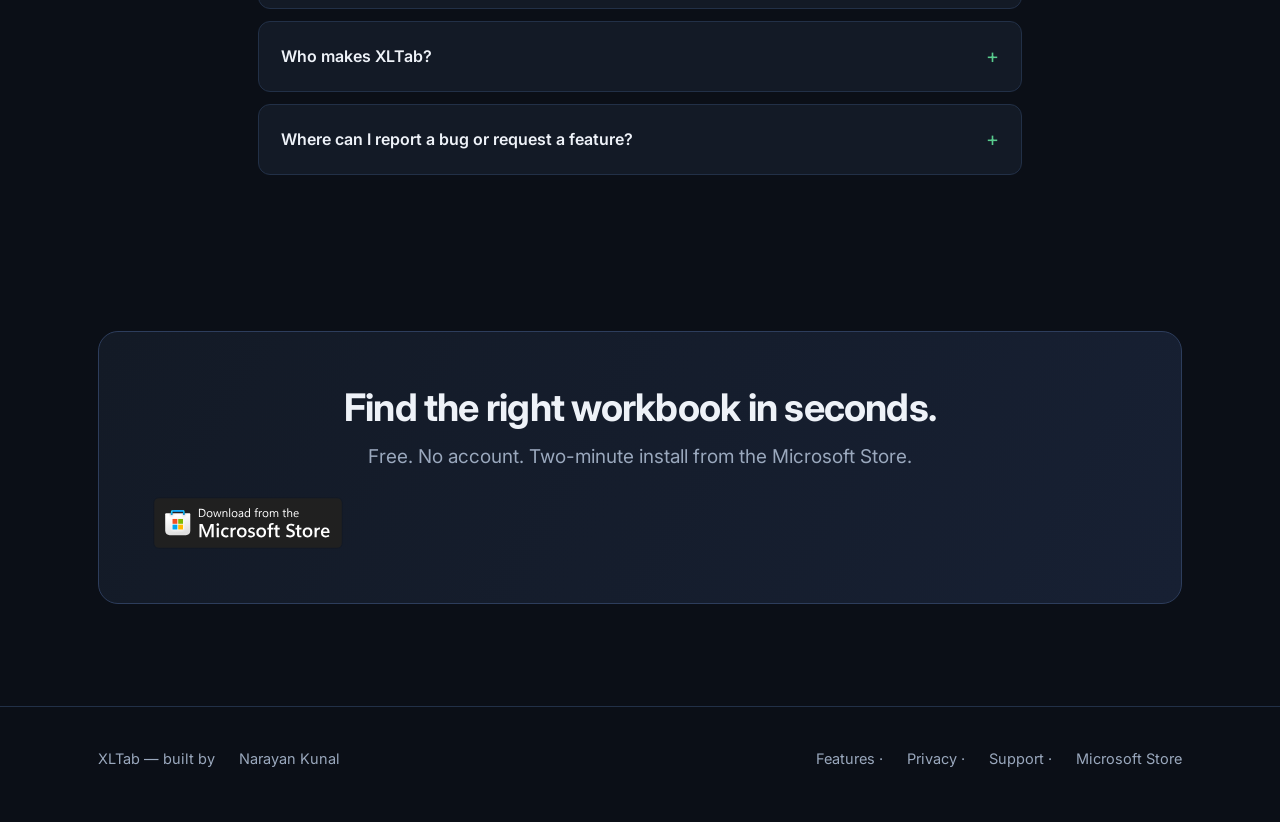
==== commit 4f7b32c6: "#131 Refresh site for XLTab 1.3.0" ====
--- a/index.html
+++ b/index.html
@@ -37,7 +37,9 @@
     "Search spreadsheets recursively under a selected root folder without opening workbook tabs",
     "Search across all open workbooks and sheets",
     "Tabbed spreadsheet editing with formulas, filters and styles",
-    "Workbook diff, folder workspaces and batch spreadsheet power tools",
+    "A dedicated synchronized workbook diff workspace",
+    "Embedded worksheet images and threaded comments with authors and timestamps",
+    "Folder workspaces and batch spreadsheet power tools",
     "Offline operation with no account or telemetry"
   ]
 }
@@ -100,7 +102,7 @@
       <div class="lbl">Inline row context before opening</div><div class="us good">✓ Built in</div><div class="them">—</div>
       <div class="lbl">Workbooks in tabs</div><div class="us good">✓ Built in</div><div class="them">Separate windows</div>
       <div class="lbl">Open a folder as a workspace</div><div class="us good">✓ Built in</div><div class="them">—</div>
-      <div class="lbl">Diff two workbooks cell-by-cell</div><div class="us good">✓ Built in</div><div class="them">Separate / edition-dependent</div>
+      <div class="lbl">Compare workbook versions in a dedicated diff workspace</div><div class="us good">✓ Built in</div><div class="them">Separate / edition-dependent</div>
       <div class="lbl">Cross-workbook find &amp; replace</div><div class="us good">✓ Built in</div><div class="them">—</div>
       <div class="lbl">Price</div><div class="us good">Free</div><div class="them">Subscription or licence</div>
     </div>
@@ -124,7 +126,7 @@
       <div class="cap"><b>Search open workbooks</b><span class="go">open search →</span></div>
     </a>
     <a class="tile" href="features.html#diff">
-      <img src="assets/p/diff.png" width="2800" height="1718" loading="lazy" decoding="async" style="object-position:30% center" alt="Workbook diff showing added, removed and changed cells" />
+      <img src="assets/p/diff.png" width="2800" height="1718" loading="lazy" decoding="async" style="object-position:30% center" alt="Dedicated workbook diff workspace with synchronized comparison panes" />
       <div class="cap"><b>Workbook diff</b><span class="go">diff →</span></div>
     </a>
     <a class="tile wide" href="features.html#filter">
